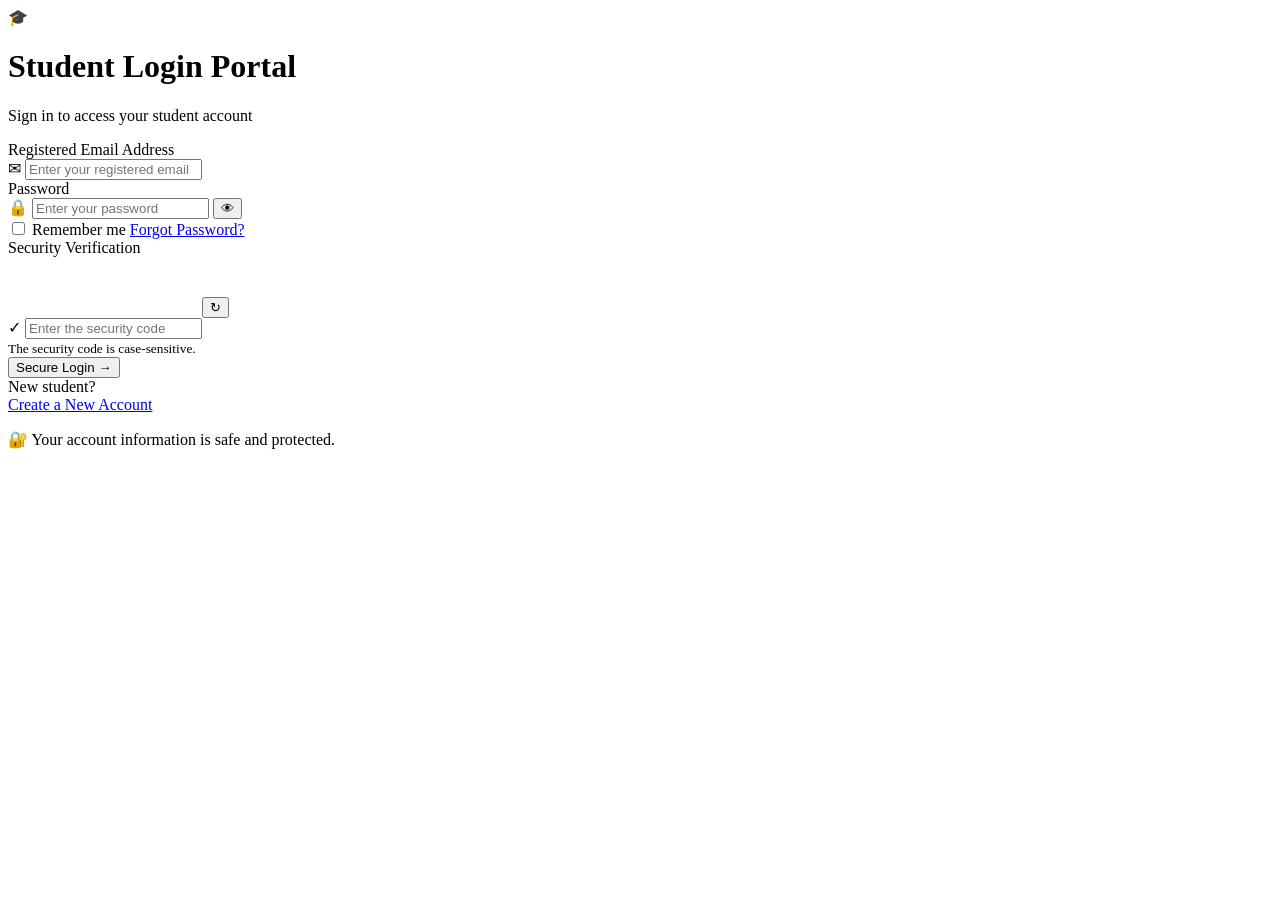
==== index.html @ 4dd1569f "index.html" ====
<!DOCTYPE html>
<html lang="en">
<head>
    <meta charset="UTF-8">
    <meta name="viewport" content="width=device-width, initial-scale=1.0">

    <title>Student Login Portal</title>

    <link rel="stylesheet" href="style.css">
</head>

<body>

    <div class="background-shape shape-one"></div>
    <div class="background-shape shape-two"></div>
    <div class="background-shape shape-three"></div>

    <div class="container login-container">

        <div class="logo">🎓</div>

        <h1>Student Login Portal</h1>

        <p class="subtitle">
            Sign in to access your student account
        </p>

        <form id="loginForm" onsubmit="handleLogin(event)">

            <div class="form-group">
                <label for="email">Registered Email Address</label>

                <div class="input-container">
                    <span class="input-icon">✉</span>

                    <input
                        type="email"
                        id="email"
                        placeholder="Enter your registered email"
                        autocomplete="email"
                        required
                    >
                </div>
            </div>

            <div class="form-group">
                <label for="password">Password</label>

                <div class="input-container">
                    <span class="input-icon">🔒</span>

                    <input
                        type="password"
                        id="password"
                        placeholder="Enter your password"
                        autocomplete="current-password"
                        required
                    >

                    <button
                        type="button"
                        class="password-toggle"
                        onclick="togglePassword()"
                        aria-label="Show or hide password"
                    >
                        👁
                    </button>
                </div>
            </div>

            <div class="login-options">
                <label class="remember-option">
                    <input type="checkbox" id="remember">
                    <span>Remember me</span>
                </label>

                <a href="#" class="forgot-link">Forgot Password?</a>
            </div>

            <div class="form-group captcha-section">

                <label for="captcha">Security Verification</label>

                <div class="captcha-container">

                    <canvas
                        id="captcha-canvas"
                        width="190"
                        height="55"
                        title="Click to generate a new CAPTCHA"
                        onclick="generateCaptcha()"
                    ></canvas>

                    <button
                        type="button"
                        class="refresh-btn"
                        onclick="generateCaptcha()"
                        title="Refresh CAPTCHA"
                    >
                        ↻
                    </button>

                </div>

                <div class="input-container captcha-input">
                    <span class="input-icon">✓</span>

                    <input
                        type="text"
                        id="captcha"
                        placeholder="Enter the security code"
                        autocomplete="off"
                        required
                    >
                </div>

                <small class="captcha-note">
                    The security code is case-sensitive.
                </small>

            </div>

            <div id="error-msg" class="message error-message"></div>
            <div id="success-msg" class="message success-message"></div>

            <button type="submit" class="btn">
                <span>Secure Login</span>
                <span class="arrow">→</span>
            </button>

            <div class="divider">
                <span>New student?</span>
            </div>

            <a href="register_1.html" class="register-link">
                Create a New Account
            </a>

        </form>

        <p class="footer-text">
            🔐 Your account information is safe and protected.
        </p>

    </div>

    <script src="app.js"></script>

</body>
</html>
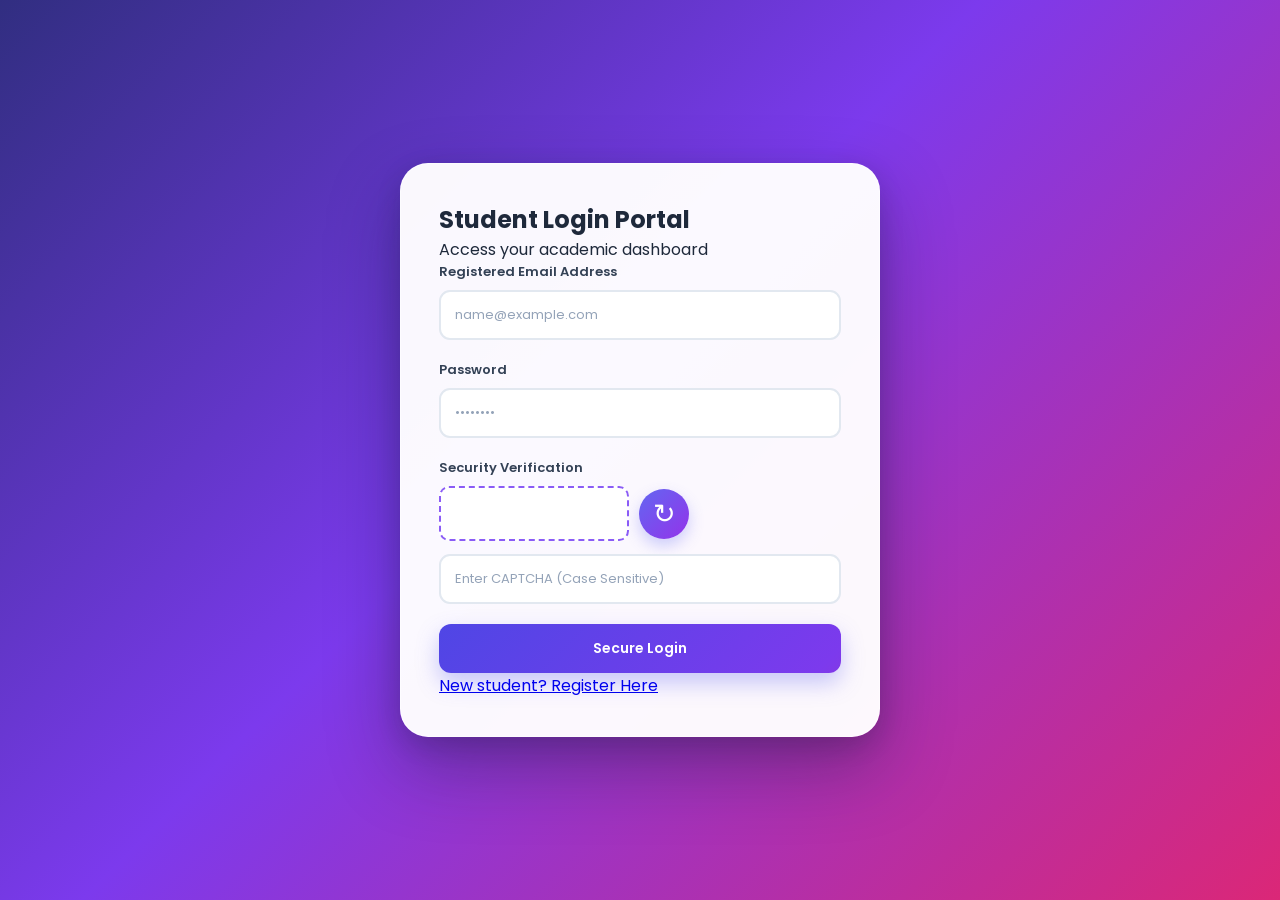
==== commit 9532666f: "index.html" ====
--- a/index.html
+++ b/index.html
@@ -3,148 +3,42 @@
 <head>
     <meta charset="UTF-8">
     <meta name="viewport" content="width=device-width, initial-scale=1.0">
-
     <title>Student Login Portal</title>
-
     <link rel="stylesheet" href="style.css">
 </head>
-
 <body>
-
-    <div class="background-shape shape-one"></div>
-    <div class="background-shape shape-two"></div>
-    <div class="background-shape shape-three"></div>
-
     <div class="container login-container">
-
-        <div class="logo">🎓</div>
-
-        <h1>Student Login Portal</h1>
-
-        <p class="subtitle">
-            Sign in to access your student account
-        </p>
-
-        <form id="loginForm" onsubmit="handleLogin(event)">
-
+        <div class="portal-header">
+            <h2>Student Login Portal</h2>
+            <p>Access your academic dashboard</p>
+        </div>
+        
+        <form onsubmit="handleLogin(event)">
             <div class="form-group">
                 <label for="email">Registered Email Address</label>
-
-                <div class="input-container">
-                    <span class="input-icon">✉</span>
-
-                    <input
-                        type="email"
-                        id="email"
-                        placeholder="Enter your registered email"
-                        autocomplete="email"
-                        required
-                    >
-                </div>
+                <input type="email" id="email" placeholder="name@example.com" required>
+            </div>
+            
+            <div class="form-group">
+                <label for="password">Password</label>
+                <input type="password" id="password" placeholder="••••••••" required>
             </div>
 
-            <div class="form-group">
-                <label for="password">Password</label>
-
-                <div class="input-container">
-                    <span class="input-icon">🔒</span>
-
-                    <input
-                        type="password"
-                        id="password"
-                        placeholder="Enter your password"
-                        autocomplete="current-password"
-                        required
-                    >
-
-                    <button
-                        type="button"
-                        class="password-toggle"
-                        onclick="togglePassword()"
-                        aria-label="Show or hide password"
-                    >
-                        👁
-                    </button>
+            <div class="form-group captcha-block">
+                <label for="captcha">Security Verification</label>
+                <div class="captcha-container">
+                    <canvas id="captcha-canvas" width="180" height="50" onclick="generateCaptcha()"></canvas>
+                    <button type="button" class="refresh-btn" onclick="generateCaptcha()" title="Refresh CAPTCHA">↻</button>
                 </div>
+                <input type="text" id="captcha" required placeholder="Enter CAPTCHA (Case Sensitive)">
             </div>
 
-            <div class="login-options">
-                <label class="remember-option">
-                    <input type="checkbox" id="remember">
-                    <span>Remember me</span>
-                </label>
+            <div id="error-msg" class="error"></div>
 
-                <a href="#" class="forgot-link">Forgot Password?</a>
-            </div>
-
-            <div class="form-group captcha-section">
-
-                <label for="captcha">Security Verification</label>
-
-                <div class="captcha-container">
-
-                    <canvas
-                        id="captcha-canvas"
-                        width="190"
-                        height="55"
-                        title="Click to generate a new CAPTCHA"
-                        onclick="generateCaptcha()"
-                    ></canvas>
-
-                    <button
-                        type="button"
-                        class="refresh-btn"
-                        onclick="generateCaptcha()"
-                        title="Refresh CAPTCHA"
-                    >
-                        ↻
-                    </button>
-
-                </div>
-
-                <div class="input-container captcha-input">
-                    <span class="input-icon">✓</span>
-
-                    <input
-                        type="text"
-                        id="captcha"
-                        placeholder="Enter the security code"
-                        autocomplete="off"
-                        required
-                    >
-                </div>
-
-                <small class="captcha-note">
-                    The security code is case-sensitive.
-                </small>
-
-            </div>
-
-            <div id="error-msg" class="message error-message"></div>
-            <div id="success-msg" class="message success-message"></div>
-
-            <button type="submit" class="btn">
-                <span>Secure Login</span>
-                <span class="arrow">→</span>
-            </button>
-
-            <div class="divider">
-                <span>New student?</span>
-            </div>
-
-            <a href="register_1.html" class="register-link">
-                Create a New Account
-            </a>
-
+            <button type="submit" class="btn btn-primary">Secure Login</button>
+            <a href="register_1.html" class="link">New student? Register Here</a>
         </form>
-
-        <p class="footer-text">
-            🔐 Your account information is safe and protected.
-        </p>
-
     </div>
-
     <script src="app.js"></script>
-
 </body>
 </html>
--- a/style.css
+++ b/style.css
@@ -0,0 +1,1359 @@
+/* Import Google Font */
+@import url("https://fonts.googleapis.com/css2?family=Poppins:wght@400;500;600;700&display=swap");
+
+/* Remove default spacing */
+* {
+    margin: 0;
+    padding: 0;
+    box-sizing: border-box;
+}
+
+/* Main page background */
+body {
+    min-height: 100vh;
+    font-family: "Poppins", sans-serif;
+    background: linear-gradient(
+        135deg,
+        #4f46e5,
+        #7c3aed,
+        #db2777
+    );
+    display: flex;
+    justify-content: center;
+    align-items: center;
+    padding: 30px 15px;
+    position: relative;
+    overflow-x: hidden;
+}
+
+/* Decorative background shapes */
+.background-shape {
+    position: fixed;
+    border-radius: 50%;
+    filter: blur(2px);
+    opacity: 0.35;
+    animation: floating 7s ease-in-out infinite;
+}
+
+.shape-one {
+    width: 220px;
+    height: 220px;
+    background: #38bdf8;
+    top: -70px;
+    left: -60px;
+}
+
+.shape-two {
+    width: 280px;
+    height: 280px;
+    background: #facc15;
+    right: -100px;
+    bottom: -100px;
+    animation-delay: 1.5s;
+}
+
+.shape-three {
+    width: 130px;
+    height: 130px;
+    background: #fb7185;
+    right: 10%;
+    top: 10%;
+    animation-delay: 3s;
+}
+
+/* Floating shape animation */
+@keyframes floating {
+    0%,
+    100% {
+        transform: translateY(0) rotate(0deg);
+    }
+
+    50% {
+        transform: translateY(-25px) rotate(10deg);
+    }
+}
+
+/* Login card */
+.login-container {
+    width: 100%;
+    max-width: 480px;
+    padding: 38px;
+    border-radius: 25px;
+
+    background: rgba(255, 255, 255, 0.96);
+
+    box-shadow:
+        0 25px 55px rgba(15, 23, 42, 0.35),
+        0 5px 15px rgba(15, 23, 42, 0.15);
+
+    position: relative;
+    z-index: 2;
+
+    animation: cardEntry 0.7s ease;
+}
+
+/* Card opening animation */
+@keyframes cardEntry {
+    from {
+        opacity: 0;
+        transform: translateY(35px) scale(0.96);
+    }
+
+    to {
+        opacity: 1;
+        transform: translateY(0) scale(1);
+    }
+}
+
+/* Graduation logo */
+.logo {
+    width: 78px;
+    height: 78px;
+    margin: 0 auto 16px;
+
+    display: flex;
+    align-items: center;
+    justify-content: center;
+
+    border-radius: 50%;
+
+    background: linear-gradient(135deg, #4f46e5, #9333ea);
+
+    font-size: 38px;
+
+    box-shadow: 0 10px 25px rgba(79, 70, 229, 0.35);
+}
+
+/* Main heading */
+h1 {
+    color: #1e293b;
+    text-align: center;
+    font-size: 27px;
+    margin-bottom: 7px;
+}
+
+/* Heading description */
+.subtitle {
+    text-align: center;
+    color: #64748b;
+    font-size: 14px;
+    margin-bottom: 28px;
+}
+
+/* Form spacing */
+.form-group {
+    margin-bottom: 20px;
+}
+
+/* Input labels */
+.form-group label {
+    display: block;
+    margin-bottom: 8px;
+    color: #334155;
+    font-size: 14px;
+    font-weight: 600;
+}
+
+/* Input wrapper */
+.input-container {
+    display: flex;
+    align-items: center;
+
+    border: 2px solid #e2e8f0;
+    border-radius: 12px;
+
+    background-color: #f8fafc;
+
+    transition: 0.3s ease;
+}
+
+/* Input focus design */
+.input-container:focus-within {
+    border-color: #6366f1;
+    background-color: #ffffff;
+
+    box-shadow: 0 0 0 4px rgba(99, 102, 241, 0.12);
+
+    transform: translateY(-1px);
+}
+
+/* Input icons */
+.input-icon {
+    padding-left: 14px;
+    font-size: 17px;
+    color: #6366f1;
+}
+
+/* Input fields */
+.input-container input {
+    width: 100%;
+    padding: 14px 12px;
+
+    border: none;
+    outline: none;
+
+    background: transparent;
+
+    color: #1e293b;
+    font-family: inherit;
+    font-size: 14px;
+}
+
+/* Input placeholder */
+.input-container input::placeholder {
+    color: #94a3b8;
+}
+
+/* Password visibility button */
+.password-toggle {
+    border: none;
+    background: transparent;
+    cursor: pointer;
+    padding: 10px 14px;
+    font-size: 17px;
+    transition: transform 0.2s;
+}
+
+.password-toggle:hover {
+    transform: scale(1.15);
+}
+
+/* Remember and forgot password area */
+.login-options {
+    display: flex;
+    align-items: center;
+    justify-content: space-between;
+
+    margin-top: -5px;
+    margin-bottom: 22px;
+
+    font-size: 13px;
+}
+
+/* Remember checkbox */
+.remember-option {
+    display: flex;
+    align-items: center;
+    gap: 7px;
+
+    color: #475569;
+    cursor: pointer;
+}
+
+.remember-option input {
+    width: 16px;
+    height: 16px;
+    accent-color: #6366f1;
+}
+
+/* Forgot password */
+.forgot-link {
+    color: #6366f1;
+    text-decoration: none;
+    font-weight: 600;
+}
+
+.forgot-link:hover {
+    color: #9333ea;
+    text-decoration: underline;
+}
+
+/* CAPTCHA section */
+.captcha-section {
+    padding: 18px;
+    border-radius: 15px;
+
+    background: linear-gradient(
+        135deg,
+        rgba(99, 102, 241, 0.08),
+        rgba(219, 39, 119, 0.08)
+    );
+
+    border: 1px solid rgba(99, 102, 241, 0.16);
+}
+
+/* CAPTCHA canvas and refresh button */
+.captcha-container {
+    display: flex;
+    align-items: center;
+    gap: 10px;
+    margin-bottom: 13px;
+}
+
+/* CAPTCHA canvas */
+#captcha-canvas {
+    width: 100%;
+    max-width: 190px;
+    height: 55px;
+
+    border: 2px dashed #8b5cf6;
+    border-radius: 10px;
+
+    background-color: #ffffff;
+
+    cursor: pointer;
+}
+
+/* Refresh CAPTCHA button */
+.refresh-btn {
+    width: 50px;
+    height: 50px;
+
+    border: none;
+    border-radius: 50%;
+
+    background: linear-gradient(135deg, #6366f1, #9333ea);
+
+    color: white;
+    font-size: 27px;
+
+    cursor: pointer;
+
+    box-shadow: 0 7px 15px rgba(99, 102, 241, 0.3);
+
+    transition: 0.3s ease;
+}
+
+.refresh-btn:hover {
+    transform: rotate(180deg) scale(1.05);
+    box-shadow: 0 10px 20px rgba(99, 102, 241, 0.4);
+}
+
+/* CAPTCHA input spacing */
+.captcha-input {
+    margin-top: 5px;
+}
+
+/* CAPTCHA information */
+.captcha-note {
+    display: block;
+    margin-top: 7px;
+    color: #64748b;
+    font-size: 11px;
+}
+
+/* Login button */
+.btn {
+    width: 100%;
+    padding: 15px 20px;
+
+    display: flex;
+    justify-content: center;
+    align-items: center;
+    gap: 10px;
+
+    border: none;
+    border-radius: 12px;
+
+    background: linear-gradient(
+        135deg,
+        #4f46e5,
+        #7c3aed,
+        #db2777
+    );
+
+    background-size: 200% auto;
+
+    color: white;
+
+    font-family: inherit;
+    font-size: 16px;
+    font-weight: 600;
+
+    cursor: pointer;
+
+    box-shadow: 0 10px 22px rgba(99, 102, 241, 0.35);
+
+    transition: 0.3s ease;
+}
+
+/* Login button hover effect */
+.btn:hover {
+    background-position: right center;
+    transform: translateY(-2px);
+
+    box-shadow: 0 14px 28px rgba(99, 102, 241, 0.45);
+}
+
+.btn:active {
+    transform: translateY(0);
+}
+
+/* Button arrow */
+.arrow {
+    font-size: 22px;
+    transition: transform 0.3s ease;
+}
+
+.btn:hover .arrow {
+    transform: translateX(5px);
+}
+
+/* Message design */
+.message {
+    display: none;
+    padding: 11px 13px;
+    margin-bottom: 15px;
+
+    border-radius: 9px;
+
+    text-align: center;
+    font-size: 13px;
+    font-weight: 500;
+}
+
+/* Error message */
+.error-message {
+    color: #b91c1c;
+    background-color: #fee2e2;
+    border: 1px solid #fecaca;
+}
+
+/* Success message */
+.success-message {
+    color: #166534;
+    background-color: #dcfce7;
+    border: 1px solid #bbf7d0;
+}
+
+/* OR divider */
+.divider {
+    display: flex;
+    align-items: center;
+    gap: 12px;
+
+    margin: 23px 0 17px;
+
+    color: #94a3b8;
+    font-size: 12px;
+}
+
+/* Divider lines */
+.divider::before,
+.divider::after {
+    content: "";
+    flex: 1;
+    height: 1px;
+    background-color: #e2e8f0;
+}
+
+/* Registration link */
+.register-link {
+    display: block;
+    width: 100%;
+
+    padding: 13px;
+
+    border: 2px solid #7c3aed;
+    border-radius: 12px;
+
+    color: #7c3aed;
+    background-color: #ffffff;
+
+    text-align: center;
+    text-decoration: none;
+    font-size: 14px;
+    font-weight: 600;
+
+    transition: 0.3s ease;
+}
+
+.register-link:hover {
+    color: white;
+    background: linear-gradient(135deg, #6366f1, #9333ea);
+
+    transform: translateY(-2px);
+
+    box-shadow: 0 8px 18px rgba(124, 58, 237, 0.3);
+}
+
+/* Footer text */
+.footer-text {
+    text-align: center;
+    margin-top: 24px;
+
+    color: #64748b;
+    font-size: 11px;
+}
+
+/* Mobile responsive design */
+@media screen and (max-width: 520px) {
+
+    body {
+        padding: 20px 12px;
+    }
+
+    .login-container {
+        padding: 28px 20px;
+        border-radius: 20px;
+    }
+
+    h1 {
+        font-size: 23px;
+    }
+
+    .logo {
+        width: 68px;
+        height: 68px;
+        font-size: 33px;
+    }
+
+    .login-options {
+        align-items: flex-start;
+        gap: 10px;
+        flex-direction: column;
+    }
+
+    .captcha-container {
+        align-items: stretch;
+    }
+
+    #captcha-canvas {
+        max-width: none;
+    }
+
+    .refresh-btn {
+        flex-shrink: 0;
+    }
+}
+@import url(
+    "https://fonts.googleapis.com/css2?family=Poppins:wght@400;500;600;700&display=swap"
+);
+
+/* General reset */
+
+* {
+    margin: 0;
+    padding: 0;
+    box-sizing: border-box;
+}
+
+html {
+    scroll-behavior: smooth;
+}
+
+body {
+    min-height: 100vh;
+    padding: 35px 18px;
+
+    font-family: "Poppins", sans-serif;
+
+    color: #1e293b;
+
+    background:
+        linear-gradient(
+            135deg,
+            #312e81 0%,
+            #7c3aed 45%,
+            #db2777 100%
+        );
+
+    position: relative;
+    overflow-x: hidden;
+}
+
+/* Background decoration */
+
+.background-circle {
+    position: fixed;
+    border-radius: 50%;
+    opacity: 0.25;
+    filter: blur(3px);
+    pointer-events: none;
+
+    animation: floatCircle 8s ease-in-out infinite;
+}
+
+.circle-one {
+    width: 280px;
+    height: 280px;
+
+    top: -90px;
+    left: -80px;
+
+    background: #38bdf8;
+}
+
+.circle-two {
+    width: 350px;
+    height: 350px;
+
+    right: -130px;
+    bottom: -130px;
+
+    background: #facc15;
+
+    animation-delay: 2s;
+}
+
+.circle-three {
+    width: 150px;
+    height: 150px;
+
+    top: 35%;
+    right: 5%;
+
+    background: #fb7185;
+
+    animation-delay: 4s;
+}
+
+@keyframes floatCircle {
+
+    0%,
+    100% {
+        transform: translateY(0) rotate(0deg);
+    }
+
+    50% {
+        transform: translateY(-30px) rotate(12deg);
+    }
+}
+
+/* Main wrapper */
+
+.registration-wrapper {
+    width: 100%;
+    max-width: 1120px;
+    margin: auto;
+
+    position: relative;
+    z-index: 2;
+}
+
+/* Main registration card */
+
+.container {
+    padding: 38px;
+
+    background: rgba(255, 255, 255, 0.97);
+
+    border: 1px solid rgba(255, 255, 255, 0.5);
+    border-radius: 28px;
+
+    box-shadow:
+        0 30px 70px rgba(15, 23, 42, 0.35),
+        0 8px 25px rgba(15, 23, 42, 0.15);
+
+    animation: cardEntry 0.7s ease;
+}
+
+@keyframes cardEntry {
+
+    from {
+        opacity: 0;
+        transform: translateY(30px);
+    }
+
+    to {
+        opacity: 1;
+        transform: translateY(0);
+    }
+}
+
+/* Header */
+
+.page-header {
+    display: flex;
+    align-items: center;
+    gap: 20px;
+
+    margin-bottom: 30px;
+    padding: 25px;
+
+    color: white;
+
+    background:
+        linear-gradient(
+            135deg,
+            #4338ca,
+            #7c3aed,
+            #c026d3
+        );
+
+    border-radius: 22px;
+
+    box-shadow: 0 15px 30px rgba(99, 102, 241, 0.28);
+}
+
+.college-logo {
+    width: 85px;
+    height: 85px;
+
+    flex-shrink: 0;
+
+    display: flex;
+    align-items: center;
+    justify-content: center;
+
+    font-size: 43px;
+
+    background: rgba(255, 255, 255, 0.17);
+
+    border: 2px solid rgba(255, 255, 255, 0.3);
+    border-radius: 50%;
+
+    backdrop-filter: blur(5px);
+}
+
+.portal-name {
+    margin-bottom: 4px;
+
+    font-size: 13px;
+    font-weight: 600;
+
+    letter-spacing: 1.3px;
+    text-transform: uppercase;
+
+    opacity: 0.85;
+}
+
+.page-header h1 {
+    margin-bottom: 5px;
+    font-size: 30px;
+}
+
+.header-description {
+    font-size: 14px;
+    opacity: 0.9;
+}
+
+/* Progress section */
+
+.progress-section {
+    margin-bottom: 30px;
+    padding: 22px;
+
+    background: #f8fafc;
+
+    border: 1px solid #e2e8f0;
+    border-radius: 18px;
+}
+
+.progress-information {
+    display: flex;
+    justify-content: space-between;
+    align-items: center;
+
+    margin-bottom: 10px;
+
+    font-size: 13px;
+    color: #64748b;
+}
+
+.progress-information strong {
+    color: #6366f1;
+}
+
+.progress-bar {
+    width: 100%;
+    height: 10px;
+
+    margin-bottom: 20px;
+
+    background: #e2e8f0;
+
+    border-radius: 20px;
+    overflow: hidden;
+}
+
+.progress-value {
+    width: 33.33%;
+    height: 100%;
+
+    background:
+        linear-gradient(
+            90deg,
+            #4f46e5,
+            #8b5cf6,
+            #ec4899
+        );
+
+    border-radius: 20px;
+
+    animation: progressAnimation 1s ease;
+}
+
+@keyframes progressAnimation {
+
+    from {
+        width: 0;
+    }
+
+    to {
+        width: 33.33%;
+    }
+}
+
+.steps {
+    display: flex;
+    justify-content: space-between;
+    gap: 10px;
+}
+
+.step {
+    flex: 1;
+
+    display: flex;
+    align-items: center;
+    gap: 9px;
+
+    color: #94a3b8;
+}
+
+.step span {
+    width: 32px;
+    height: 32px;
+
+    flex-shrink: 0;
+
+    display: flex;
+    align-items: center;
+    justify-content: center;
+
+    color: #64748b;
+    background: #e2e8f0;
+
+    border-radius: 50%;
+
+    font-size: 13px;
+    font-weight: 700;
+}
+
+.step p {
+    font-size: 12px;
+    font-weight: 600;
+}
+
+.step.active {
+    color: #4f46e5;
+}
+
+.step.active span {
+    color: white;
+
+    background:
+        linear-gradient(
+            135deg,
+            #4f46e5,
+            #9333ea
+        );
+
+    box-shadow: 0 5px 12px rgba(99, 102, 241, 0.3);
+}
+
+/* Form sections */
+
+.form-section {
+    margin-bottom: 28px;
+    padding: 27px;
+
+    border: 1px solid #e2e8f0;
+    border-radius: 20px;
+
+    position: relative;
+    overflow: hidden;
+
+    transition:
+        transform 0.3s ease,
+        box-shadow 0.3s ease;
+}
+
+.form-section:hover {
+    transform: translateY(-2px);
+    box-shadow: 0 13px 27px rgba(15, 23, 42, 0.08);
+}
+
+.identity-section {
+    background:
+        linear-gradient(
+            135deg,
+            rgba(219, 234, 254, 0.65),
+            rgba(238, 242, 255, 0.65)
+        );
+
+    border-left: 6px solid #3b82f6;
+}
+
+.physical-section {
+    background:
+        linear-gradient(
+            135deg,
+            rgba(220, 252, 231, 0.65),
+            rgba(236, 253, 245, 0.65)
+        );
+
+    border-left: 6px solid #10b981;
+}
+
+.family-section {
+    background:
+        linear-gradient(
+            135deg,
+            rgba(254, 243, 199, 0.65),
+            rgba(255, 247, 237, 0.65)
+        );
+
+    border-left: 6px solid #f59e0b;
+}
+
+.address-section {
+    background:
+        linear-gradient(
+            135deg,
+            rgba(250, 232, 255, 0.65),
+            rgba(253, 242, 248, 0.65)
+        );
+
+    border-left: 6px solid #c026d3;
+}
+
+/* Section heading */
+
+.section-heading {
+    display: flex;
+    align-items: center;
+    gap: 14px;
+
+    margin-bottom: 24px;
+    padding-bottom: 16px;
+
+    border-bottom: 1px solid rgba(148, 163, 184, 0.3);
+}
+
+.section-icon {
+    width: 52px;
+    height: 52px;
+
+    flex-shrink: 0;
+
+    display: flex;
+    align-items: center;
+    justify-content: center;
+
+    background: white;
+
+    border-radius: 15px;
+
+    font-size: 27px;
+
+    box-shadow: 0 7px 17px rgba(15, 23, 42, 0.1);
+}
+
+.section-number {
+    display: block;
+    margin-bottom: 2px;
+
+    color: #6366f1;
+
+    font-size: 11px;
+    font-weight: 700;
+
+    text-transform: uppercase;
+    letter-spacing: 1px;
+}
+
+.section-heading h2 {
+    margin-bottom: 2px;
+
+    color: #1e293b;
+    font-size: 20px;
+}
+
+.section-heading p {
+    color: #64748b;
+    font-size: 12px;
+}
+
+/* Form grid */
+
+.form-grid {
+    display: grid;
+    grid-template-columns: repeat(2, minmax(0, 1fr));
+    gap: 20px;
+}
+
+.form-group {
+    min-width: 0;
+}
+
+.form-group.full-width {
+    grid-column: 1 / -1;
+}
+
+.form-group label {
+    display: block;
+
+    margin-bottom: 8px;
+
+    color: #334155;
+
+    font-size: 13px;
+    font-weight: 600;
+}
+
+.required {
+    color: #dc2626;
+}
+
+.optional {
+    color: #94a3b8;
+    font-size: 11px;
+    font-weight: 400;
+}
+
+/* Input elements */
+
+.form-group input,
+.form-group select,
+.form-group textarea {
+    width: 100%;
+
+    padding: 13px 14px;
+
+    color: #1e293b;
+    background: rgba(255, 255, 255, 0.95);
+
+    border: 2px solid #e2e8f0;
+    border-radius: 11px;
+    outline: none;
+
+    font-family: inherit;
+    font-size: 13px;
+
+    transition:
+        border-color 0.25s ease,
+        box-shadow 0.25s ease,
+        transform 0.25s ease;
+}
+
+.form-group textarea {
+    min-height: 105px;
+    resize: vertical;
+}
+
+.form-group input::placeholder,
+.form-group textarea::placeholder {
+    color: #94a3b8;
+}
+
+.form-group input:focus,
+.form-group select:focus,
+.form-group textarea:focus {
+    background: #ffffff;
+
+    border-color: #6366f1;
+
+    box-shadow: 0 0 0 4px rgba(99, 102, 241, 0.12);
+
+    transform: translateY(-1px);
+}
+
+.form-group input:valid:not(:placeholder-shown),
+.form-group textarea:valid:not(:placeholder-shown) {
+    border-color: #22c55e;
+}
+
+.form-group small {
+    display: block;
+
+    margin-top: 6px;
+
+    color: #64748b;
+    font-size: 10px;
+}
+
+/* Input with unit */
+
+.input-with-unit {
+    display: flex;
+    align-items: stretch;
+}
+
+.input-with-unit input {
+    border-radius: 11px 0 0 11px;
+}
+
+.input-with-unit span {
+    min-width: 55px;
+
+    display: flex;
+    align-items: center;
+    justify-content: center;
+
+    color: white;
+
+    background:
+        linear-gradient(
+            135deg,
+            #6366f1,
+            #9333ea
+        );
+
+    border-radius: 0 11px 11px 0;
+
+    font-size: 12px;
+    font-weight: 600;
+}
+
+/* Declaration */
+
+.declaration-box {
+    margin: 8px 0 20px;
+    padding: 17px 20px;
+
+    color: #334155;
+
+    background:
+        linear-gradient(
+            135deg,
+            #eef2ff,
+            #faf5ff
+        );
+
+    border: 1px solid #c7d2fe;
+    border-radius: 14px;
+}
+
+.checkbox-label {
+    display: flex;
+    align-items: flex-start;
+    gap: 11px;
+
+    cursor: pointer;
+
+    font-size: 13px;
+    line-height: 1.6;
+}
+
+.checkbox-label input {
+    width: 18px;
+    height: 18px;
+
+    margin-top: 1px;
+
+    flex-shrink: 0;
+
+    accent-color: #6366f1;
+}
+
+/* Form messages */
+
+.form-message {
+    display: none;
+
+    margin-bottom: 18px;
+    padding: 13px 16px;
+
+    border-radius: 11px;
+
+    text-align: center;
+    font-size: 13px;
+    font-weight: 600;
+}
+
+.form-message.success {
+    display: block;
+
+    color: #166534;
+    background: #dcfce7;
+
+    border: 1px solid #86efac;
+}
+
+.form-message.error {
+    display: block;
+
+    color: #b91c1c;
+    background: #fee2e2;
+
+    border: 1px solid #fca5a5;
+}
+
+/* Buttons */
+
+.button-area {
+    display: flex;
+    justify-content: flex-end;
+    gap: 14px;
+}
+
+.btn {
+    min-width: 170px;
+    padding: 14px 22px;
+
+    border: none;
+    border-radius: 12px;
+
+    font-family: inherit;
+    font-size: 14px;
+    font-weight: 600;
+
+    cursor: pointer;
+
+    transition:
+        transform 0.3s ease,
+        box-shadow 0.3s ease;
+}
+
+.reset-btn {
+    color: #475569;
+    background: #f1f5f9;
+
+    border: 1px solid #cbd5e1;
+}
+
+.reset-btn:hover {
+    color: #dc2626;
+    background: #fee2e2;
+
+    transform: translateY(-2px);
+}
+
+.next-btn {
+    display: flex;
+    justify-content: center;
+    align-items: center;
+    gap: 9px;
+
+    color: white;
+
+    background:
+        linear-gradient(
+            135deg,
+            #4f46e5,
+            #7c3aed,
+            #db2777
+        );
+
+    background-size: 200% auto;
+
+    box-shadow: 0 10px 20px rgba(99, 102, 241, 0.32);
+}
+
+.next-btn span {
+    font-size: 20px;
+    transition: transform 0.3s ease;
+}
+
+.next-btn:hover {
+    background-position: right center;
+
+    transform: translateY(-2px);
+
+    box-shadow: 0 14px 27px rgba(99, 102, 241, 0.4);
+}
+
+.next-btn:hover span {
+    transform: translateX(5px);
+}
+
+/* Footer */
+
+.form-footer {
+    margin-top: 28px;
+    padding-top: 20px;
+
+    color: #64748b;
+
+    border-top: 1px solid #e2e8f0;
+
+    text-align: center;
+    font-size: 11px;
+}
+
+/* Tablet */
+
+@media screen and (max-width: 800px) {
+
+    body {
+        padding: 20px 12px;
+    }
+
+    .container {
+        padding: 25px;
+        border-radius: 22px;
+    }
+
+    .page-header h1 {
+        font-size: 24px;
+    }
+
+    .form-grid {
+        grid-template-columns: 1fr;
+    }
+
+    .form-group.full-width {
+        grid-column: auto;
+    }
+}
+
+/* Mobile */
+
+@media screen and (max-width: 560px) {
+
+    .container {
+        padding: 16px;
+    }
+
+    .page-header {
+        flex-direction: column;
+
+        padding: 22px 16px;
+
+        text-align: center;
+    }
+
+    .college-logo {
+        width: 70px;
+        height: 70px;
+
+        font-size: 35px;
+    }
+
+    .page-header h1 {
+        font-size: 21px;
+    }
+
+    .steps {
+        align-items: flex-start;
+    }
+
+    .step {
+        flex-direction: column;
+        gap: 5px;
+
+        text-align: center;
+    }
+
+    .step p {
+        font-size: 9px;
+    }
+
+    .form-section {
+        padding: 19px 15px;
+    }
+
+    .section-heading {
+        align-items: flex-start;
+    }
+
+    .section-icon {
+        width: 45px;
+        height: 45px;
+
+        font-size: 22px;
+    }
+
+    .section-heading h2 {
+        font-size: 17px;
+    }
+
+    .button-area {
+        flex-direction: column-reverse;
+    }
+
+    .btn {
+        width: 100%;
+    }
+}
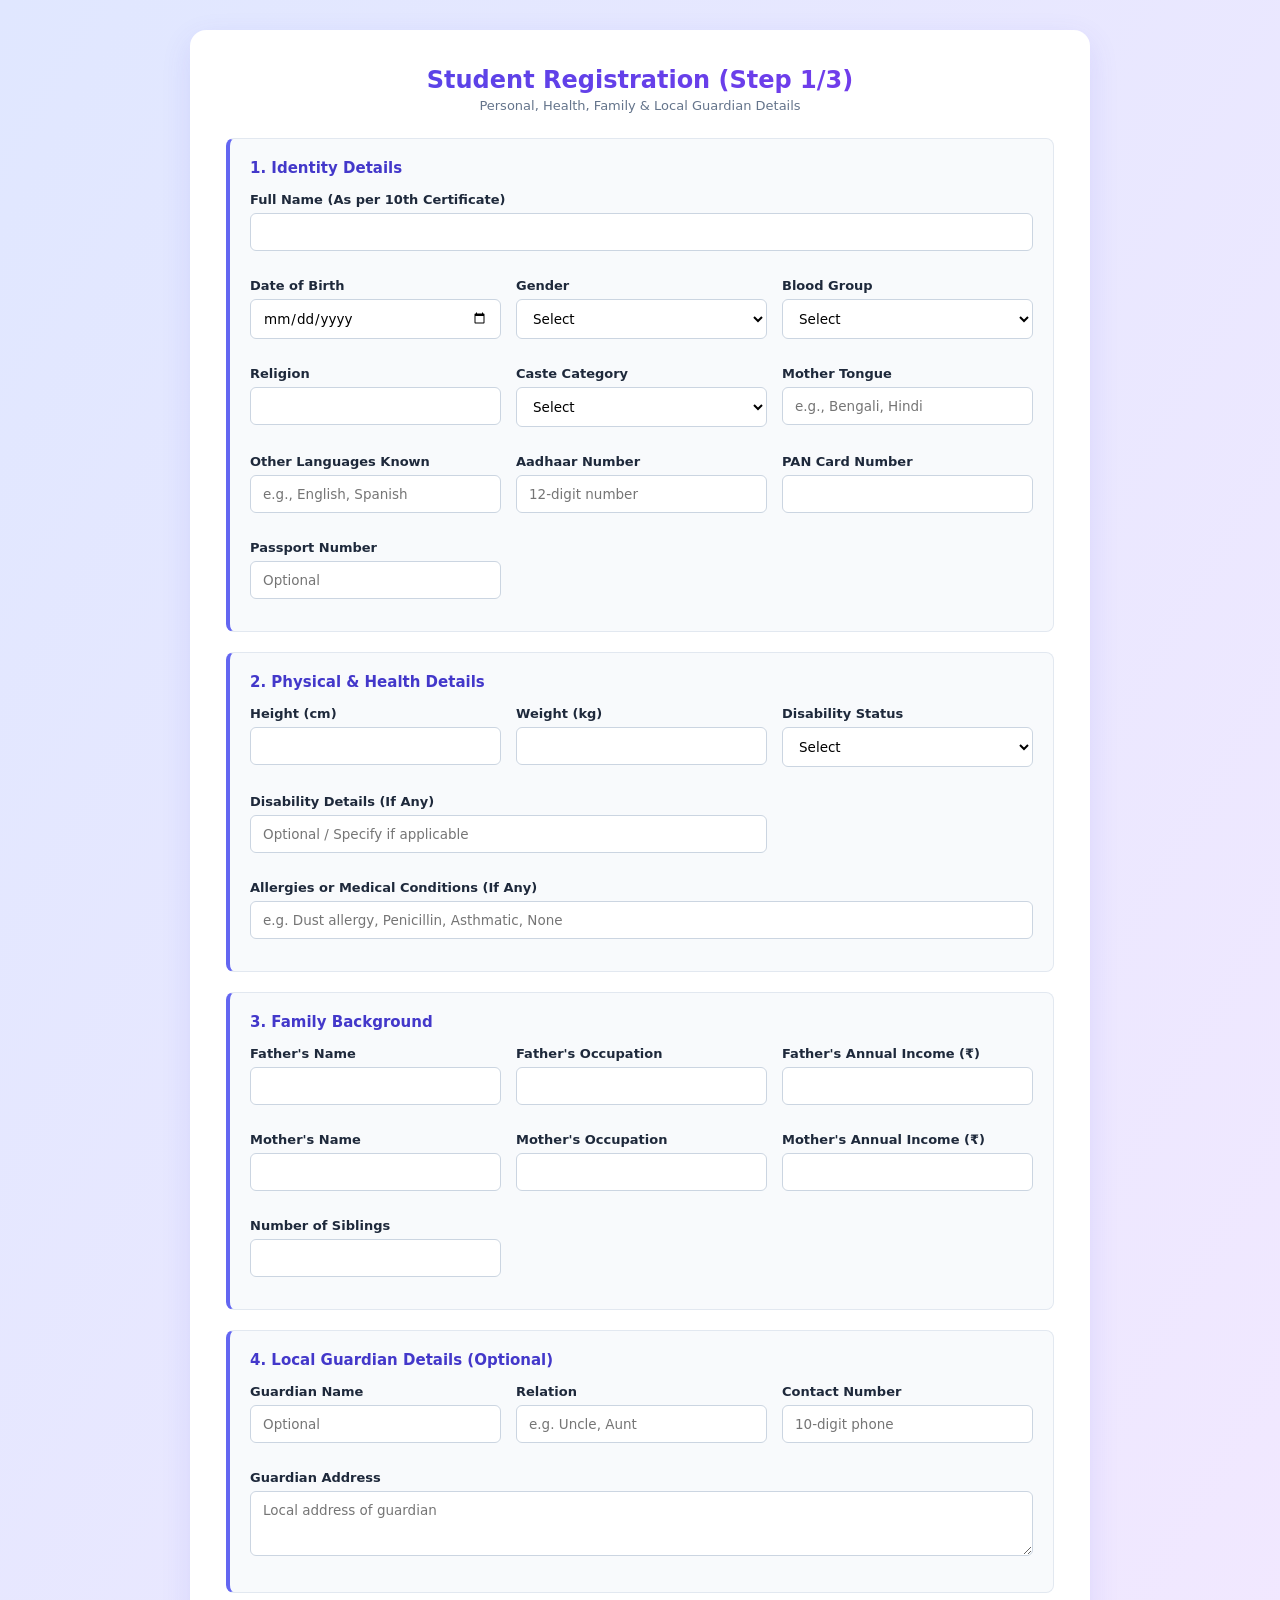
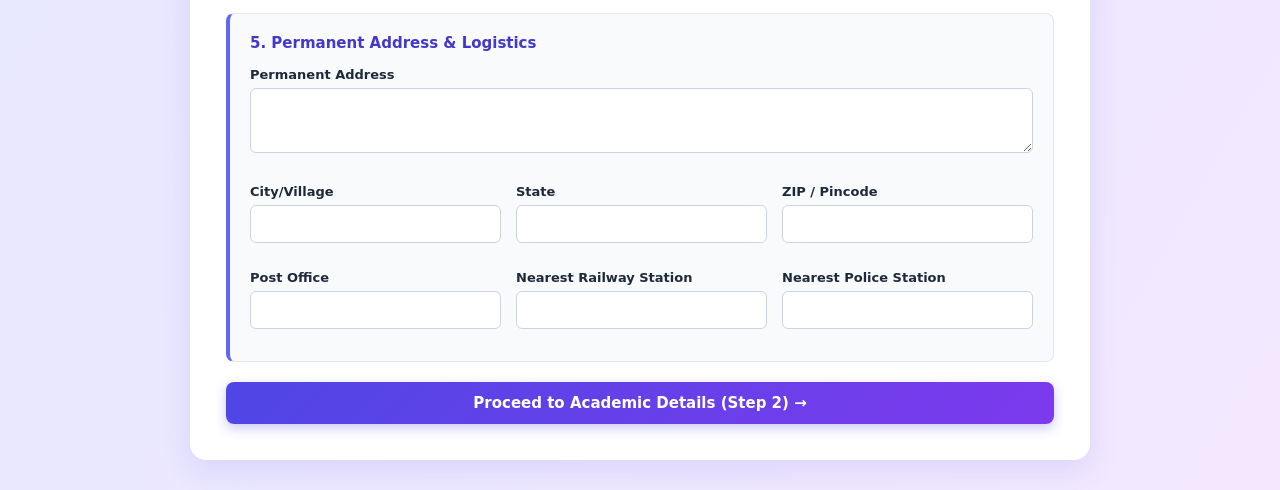
==== commit 7245014f: "index.html" ====
--- a/index.html
+++ b/index.html
@@ -3,40 +3,157 @@
 <head>
     <meta charset="UTF-8">
     <meta name="viewport" content="width=device-width, initial-scale=1.0">
-    <title>Student Login Portal</title>
+    <title>College Registration - Step 1/3</title>
     <link rel="stylesheet" href="style.css">
 </head>
 <body>
-    <div class="container login-container">
+    <div class="container">
         <div class="portal-header">
-            <h2>Student Login Portal</h2>
-            <p>Access your academic dashboard</p>
+            <h2>Student Registration (Step 1/3)</h2>
+            <p>Personal, Health, Family & Local Guardian Details</p>
         </div>
-        
-        <form onsubmit="handleLogin(event)">
-            <div class="form-group">
-                <label for="email">Registered Email Address</label>
-                <input type="email" id="email" placeholder="name@example.com" required>
-            </div>
+
+        <form onsubmit="navigateTo('register_2.html', event)">
             
-            <div class="form-group">
-                <label for="password">Password</label>
-                <input type="password" id="password" placeholder="••••••••" required>
+            <!-- Section 1: Identity -->
+            <div class="section-card">
+                <h3 class="section-title">1. Identity Details</h3>
+                <div class="form-grid">
+                    <div class="form-group full-width">
+                        <label for="name">Full Name (As per 10th Certificate)</label>
+                        <input type="text" id="name" placeholder="" required>
+                    </div>
+                    <div class="form-group">
+                        <label for="dob">Date of Birth</label>
+                        <input type="date" id="dob" required>
+                    </div>
+                    <div class="form-group">
+                        <label for="gender">Gender</label>
+                        <select id="gender" required>
+                            <option value="">Select</option>
+                            <option>Male</option>
+                            <option>Female</option>
+                            <option>Other</option>
+                        </select>
+                    </div>
+                    <div class="form-group">
+                        <label for="blood">Blood Group</label>
+                        <select id="blood" required>
+                            <option value="">Select</option>
+                            <option>A+</option><option>A-</option>
+                            <option>B+</option><option>B-</option>
+                            <option>O+</option><option>O-</option>
+                            <option>AB+</option><option>AB-</option>
+                        </select>
+                    </div>
+                    <div class="form-group">
+                        <label for="religion">Religion</label>
+                        <input type="text" id="religion" required>
+                    </div>
+                    <div class="form-group">
+                        <label for="caste">Caste Category</label>
+                        <select id="caste" required>
+                            <option value="">Select</option>
+                            <option>General</option>
+                            <option>OBC</option>
+                            <option>SC</option>
+                            <option>ST</option>
+                        </select>
+                    </div>
+                    <div class="form-group">
+                        <label for="language">Mother Tongue</label>
+                        <input type="text" id="language" placeholder="e.g., Bengali, Hindi" required>
+                    </div>
+                    <div class="form-group">
+                        <label for="otherLanguages">Other Languages Known</label>
+                        <input type="text" id="otherLanguages" placeholder="e.g., English, Spanish">
+                    </div>
+                    <div class="form-group">
+                        <label for="aadhar">Aadhaar Number</label>
+                        <input type="text" id="aadhar" pattern="\d{12}" placeholder="12-digit number" required>
+                    </div>
+                    <div class="form-group">
+                        <label for="pan">PAN Card Number</label>
+                        <input type="text" id="pan" placeholder=""required>
+                    </div>
+                    <div class="form-group">
+                        <label for="passport">Passport Number</label>
+                        <input type="text" id="passport" placeholder="Optional">
+                    </div>
+                </div>
             </div>
 
-            <div class="form-group captcha-block">
-                <label for="captcha">Security Verification</label>
-                <div class="captcha-container">
-                    <canvas id="captcha-canvas" width="180" height="50" onclick="generateCaptcha()"></canvas>
-                    <button type="button" class="refresh-btn" onclick="generateCaptcha()" title="Refresh CAPTCHA">↻</button>
+            <!-- Section 2: Physical & Medical -->
+            <div class="section-card">
+                <h3 class="section-title">2. Physical & Health Details</h3>
+                <div class="form-grid">
+                    <div class="form-group">
+                        <label for="height">Height (cm)</label>
+                        <input type="number" id="height" required>
+                    </div>
+                    <div class="form-group">
+                        <label for="weight">Weight (kg)</label>
+                        <input type="number" id="weight" required>
+                    </div>
+                    <div class="form-group">
+                        <label for="disabilitySelect">Disability Status</label>
+                        <select id="disabilitySelect" required onchange="toggleDisabilityDetail()">
+                            <option value="">Select</option>
+                            <option value="No">None</option>
+                            <option value="Yes">Yes (Specify below)</option>
+                        </select>
+                    </div>
+                    <div class="form-group half-width">
+                        <label for="disabilityDetail">Disability Details (If Any)</label>
+                        <input type="text" id="disabilityDetail" placeholder="Optional / Specify if applicable">
+                    </div>
+                    <div class="form-group full-width">
+                        <label for="allergies">Allergies or Medical Conditions (If Any)</label>
+                        <input type="text" id="allergies" placeholder="e.g. Dust allergy, Penicillin, Asthmatic, None">
+                    </div>
                 </div>
-                <input type="text" id="captcha" required placeholder="Enter CAPTCHA (Case Sensitive)">
             </div>
 
-            <div id="error-msg" class="error"></div>
+            <!-- Section 3: Family Background -->
+            <div class="section-card">
+                <h3 class="section-title">3. Family Background</h3>
+                <div class="form-grid">
+                    <div class="form-group"><label for="fname">Father's Name</label><input type="text" id="fname" required></div>
+                    <div class="form-group"><label for="focc">Father's Occupation</label><input type="text" id="focc" required></div>
+                    <div class="form-group"><label for="finc">Father's Annual Income (₹)</label><input type="number" id="finc" required></div>
+                    <div class="form-group"><label for="mname">Mother's Name</label><input type="text" id="mname" required></div>
+                    <div class="form-group"><label for="mocc">Mother's Occupation</label><input type="text" id="mocc" required></div>
+                    <div class="form-group"><label for="minc">Mother's Annual Income (₹)</label><input type="number" id="minc" required></div>
+                    <div class="form-group"><label for="siblings">Number of Siblings</label><input type="number" id="siblings" required></div>
+                </div>
+            </div>
 
-            <button type="submit" class="btn btn-primary">Secure Login</button>
-            <a href="register_1.html" class="link">New student? Register Here</a>
+            <!-- Section 4: Local Guardian Details (Optional) -->
+            <div class="section-card">
+                <h3 class="section-title">4. Local Guardian Details (Optional)</h3>
+                <div class="form-grid">
+                    <div class="form-group"><label for="lgName">Guardian Name</label><input type="text" id="lgName" placeholder="Optional"></div>
+                    <div class="form-group"><label for="lgRelation">Relation</label><input type="text" id="lgRelation" placeholder="e.g. Uncle, Aunt"></div>
+                    <div class="form-group"><label for="lgPhone">Contact Number</label><input type="text" id="lgPhone" placeholder="10-digit phone"></div>
+                    <div class="form-group full-width"><label for="lgAddress">Guardian Address</label><textarea id="lgAddress" placeholder="Local address of guardian"></textarea></div>
+                </div>
+            </div>
+
+            <!-- Section 5: Address Details -->
+            <div class="section-card">
+                <h3 class="section-title">5. Permanent Address & Logistics</h3>
+                <div class="form-grid">
+                    <div class="form-group full-width"><label for="permAddr">Permanent Address</label><textarea id="permAddr" required></textarea></div>
+                    <div class="form-group"><label for="city">City/Village</label><input type="text" id="city" required></div>
+                    <div class="form-group"><label for="state">State</label><input type="text" id="state" required></div>
+                    <div class="form-group"><label for="pin">ZIP / Pincode</label><input type="number" id="pin" required></div>
+                    <div class="form-group"><label for="postOffice">Post Office</label><input type="text" id="postOffice" required></div>
+                    <div class="form-group"><label for="railway">Nearest Railway Station</label><input type="text" id="railway" required></div>
+                    <div class="form-group"><label for="police">Nearest Police Station</label><input type="text" id="police" required></div>
+                </div>
+            </div>
+
+            <button type="submit" class="btn btn-primary">Proceed to Academic Details (Step 2) →</button>
         </form>
     </div>
     <script src="app.js"></script>
--- a/style.css
+++ b/style.css
@@ -1,1359 +1,259 @@
-/* Import Google Font */
-@import url("https://fonts.googleapis.com/css2?family=Poppins:wght@400;500;600;700&display=swap");
-
-/* Remove default spacing */
+:root {
+    --primary-gradient: linear-gradient(135deg, #4f46e5 0%, #7c3aed 100%);
+    --accent-gradient: linear-gradient(135deg, #ec4899 0%, #f43f5e 100%);
+    --bg-gradient: linear-gradient(120deg, #e0e7ff 0%, #f3e8ff 100%);
+    --card-bg: #ffffff;
+    --text-primary: #1e293b;
+    --text-secondary: #64748b;
+    --border-color: #cbd5e1;
+    --focus-ring: #818cf8;
+    --success-color: #10b981;
+    --danger-color: #ef4444;
+}
+
 * {
+    box-sizing: border-box;
     margin: 0;
     padding: 0;
-    box-sizing: border-box;
-}
-
-/* Main page background */
+    font-family: 'Inter', system-ui, -apple-system, sans-serif;
+}
+
 body {
-    min-height: 100vh;
-    font-family: "Poppins", sans-serif;
-    background: linear-gradient(
-        135deg,
-        #4f46e5,
-        #7c3aed,
-        #db2777
-    );
+    background: var(--bg-gradient);
     display: flex;
     justify-content: center;
     align-items: center;
+    min-height: 100vh;
     padding: 30px 15px;
-    position: relative;
-    overflow-x: hidden;
-}
-
-/* Decorative background shapes */
-.background-shape {
-    position: fixed;
+    color: var(--text-primary);
+}
+
+.container {
+    background-color: var(--card-bg);
+    padding: 35px;
+    border-radius: 16px;
+    box-shadow: 0 10px 30px rgba(79, 70, 229, 0.12);
+    width: 900px;
+    max-width: 100%;
+    border: 1px solid rgba(255, 255, 255, 0.8);
+}
+
+.login-container, .step3-container {
+    width: 520px;
+}
+
+.portal-header {
+    text-align: center;
+    margin-bottom: 25px;
+}
+
+.portal-header h2 {
+    font-size: 24px;
+    background: var(--primary-gradient);
+    -webkit-background-clip: text;
+    -webkit-text-fill-color: transparent;
+    font-weight: 700;
+}
+
+.portal-header p {
+    font-size: 13px;
+    color: var(--text-secondary);
+    margin-top: 4px;
+}
+
+.section-card {
+    background: #f8fafc;
+    border: 1px solid #e2e8f0;
+    border-left: 4px solid #6366f1;
+    border-radius: 8px;
+    padding: 20px;
+    margin-bottom: 20px;
+}
+
+.section-title {
+    font-size: 15px;
+    color: #4338ca;
+    margin-bottom: 15px;
+    font-weight: 600;
+}
+
+.form-grid {
+    display: grid;
+    grid-template-columns: repeat(3, 1fr);
+    gap: 15px;
+}
+
+.form-group {
+    margin-bottom: 12px;
+}
+
+.full-width { grid-column: 1 / -1; }
+.half-width { grid-column: span 2; }
+
+label {
+    display: block;
+    margin-bottom: 6px;
+    color: var(--text-primary);
+    font-size: 13px;
+    font-weight: 600;
+}
+
+input[type="text"],
+input[type="email"],
+input[type="password"],
+input[type="date"],
+input[type="number"],
+select,
+textarea {
+    width: 100%;
+    padding: 10px 12px;
+    border: 1px solid var(--border-color);
+    border-radius: 6px;
+    font-size: 13.5px;
+    background-color: #fff;
+    transition: all 0.2s ease;
+}
+
+textarea {
+    resize: vertical;
+    height: 65px;
+}
+
+input:focus, select:focus, textarea:focus {
+    border-color: #6366f1;
+    outline: none;
+    box-shadow: 0 0 0 3px rgba(99, 102, 241, 0.2);
+}
+
+input:disabled {
+    background-color: #f1f5f9;
+    cursor: not-allowed;
+}
+
+.verification-card {
+    background: #f0fdf4;
+    border: 1px solid #bbf7d0;
+    padding: 15px;
+    border-radius: 8px;
+}
+
+.btn {
+    width: 100%;
+    padding: 12px;
+    border: none;
+    border-radius: 8px;
+    font-size: 15px;
+    font-weight: 600;
+    cursor: pointer;
+    transition: transform 0.1s ease, box-shadow 0.2s ease;
+}
+
+.btn:active {
+    transform: scale(0.98);
+}
+
+.btn-primary {
+    background: var(--primary-gradient);
+    color: white;
+    box-shadow: 0 4px 12px rgba(79, 70, 229, 0.3);
+}
+
+.btn-accent {
+    background: var(--accent-gradient);
+    color: white;
+    box-shadow: 0 4px 12px rgba(236, 72, 153, 0.3);
+}
+
+.btn-secondary {
+    background-color: #64748b;
+    color: white;
+}
+
+.btn-verify {
+    background-color: var(--success-color);
+    color: white;
+    margin-top: 8px;
+    padding: 8px;
+    font-size: 12px;
+    border-radius: 6px;
+}
+
+.btn-group {
+    display: grid;
+    grid-template-columns: 1fr 2fr;
+    gap: 15px;
+    margin-top: 10px;
+}
+
+.link {
+    display: block;
+    text-align: center;
+    margin-top: 18px;
+    font-size: 14px;
+    color: #4f46e5;
+    text-decoration: none;
+    font-weight: 500;
+}
+
+.link:hover { text-decoration: underline; }
+
+.captcha-block {
+    background: #fff7ed;
+    border: 1px solid #ffedd5;
+    padding: 15px;
+    border-radius: 8px;
+}
+
+.captcha-container {
+    display: flex;
+    align-items: center;
+    gap: 12px;
+    margin-bottom: 10px;
+}
+
+#captcha-canvas {
+    border: 1px solid var(--border-color);
+    border-radius: 6px;
+    background-color: #fff;
+    cursor: pointer;
+}
+
+.refresh-btn {
+    background: #e0e7ff;
+    border: none;
+    color: #4338ca;
+    cursor: pointer;
+    font-size: 20px;
+    width: 38px;
+    height: 38px;
     border-radius: 50%;
-    filter: blur(2px);
-    opacity: 0.35;
-    animation: floating 7s ease-in-out infinite;
-}
-
-.shape-one {
-    width: 220px;
-    height: 220px;
-    background: #38bdf8;
-    top: -70px;
-    left: -60px;
-}
-
-.shape-two {
-    width: 280px;
-    height: 280px;
-    background: #facc15;
-    right: -100px;
-    bottom: -100px;
-    animation-delay: 1.5s;
-}
-
-.shape-three {
-    width: 130px;
-    height: 130px;
-    background: #fb7185;
-    right: 10%;
-    top: 10%;
-    animation-delay: 3s;
-}
-
-/* Floating shape animation */
-@keyframes floating {
-    0%,
-    100% {
-        transform: translateY(0) rotate(0deg);
-    }
-
-    50% {
-        transform: translateY(-25px) rotate(10deg);
-    }
-}
-
-/* Login card */
-.login-container {
-    width: 100%;
-    max-width: 480px;
-    padding: 38px;
-    border-radius: 25px;
-
-    background: rgba(255, 255, 255, 0.96);
-
-    box-shadow:
-        0 25px 55px rgba(15, 23, 42, 0.35),
-        0 5px 15px rgba(15, 23, 42, 0.15);
-
-    position: relative;
-    z-index: 2;
-
-    animation: cardEntry 0.7s ease;
-}
-
-/* Card opening animation */
-@keyframes cardEntry {
-    from {
-        opacity: 0;
-        transform: translateY(35px) scale(0.96);
-    }
-
-    to {
-        opacity: 1;
-        transform: translateY(0) scale(1);
-    }
-}
-
-/* Graduation logo */
-.logo {
-    width: 78px;
-    height: 78px;
-    margin: 0 auto 16px;
-
     display: flex;
     align-items: center;
     justify-content: center;
-
-    border-radius: 50%;
-
-    background: linear-gradient(135deg, #4f46e5, #9333ea);
-
-    font-size: 38px;
-
-    box-shadow: 0 10px 25px rgba(79, 70, 229, 0.35);
-}
-
-/* Main heading */
-h1 {
-    color: #1e293b;
+}
+
+.error {
+    color: var(--danger-color);
+    font-size: 13px;
+    margin: 10px 0;
     text-align: center;
-    font-size: 27px;
-    margin-bottom: 7px;
-}
-
-/* Heading description */
-.subtitle {
-    text-align: center;
-    color: #64748b;
-    font-size: 14px;
-    margin-bottom: 28px;
-}
-
-/* Form spacing */
-.form-group {
-    margin-bottom: 20px;
-}
-
-/* Input labels */
-.form-group label {
-    display: block;
-    margin-bottom: 8px;
-    color: #334155;
-    font-size: 14px;
-    font-weight: 600;
-}
-
-/* Input wrapper */
-.input-container {
-    display: flex;
-    align-items: center;
-
-    border: 2px solid #e2e8f0;
-    border-radius: 12px;
-
-    background-color: #f8fafc;
-
-    transition: 0.3s ease;
-}
-
-/* Input focus design */
-.input-container:focus-within {
-    border-color: #6366f1;
-    background-color: #ffffff;
-
-    box-shadow: 0 0 0 4px rgba(99, 102, 241, 0.12);
-
-    transform: translateY(-1px);
-}
-
-/* Input icons */
-.input-icon {
-    padding-left: 14px;
-    font-size: 17px;
-    color: #6366f1;
-}
-
-/* Input fields */
-.input-container input {
-    width: 100%;
-    padding: 14px 12px;
-
-    border: none;
-    outline: none;
-
-    background: transparent;
-
-    color: #1e293b;
-    font-family: inherit;
-    font-size: 14px;
-}
-
-/* Input placeholder */
-.input-container input::placeholder {
-    color: #94a3b8;
-}
-
-/* Password visibility button */
-.password-toggle {
-    border: none;
-    background: transparent;
-    cursor: pointer;
-    padding: 10px 14px;
-    font-size: 17px;
-    transition: transform 0.2s;
-}
-
-.password-toggle:hover {
-    transform: scale(1.15);
-}
-
-/* Remember and forgot password area */
-.login-options {
-    display: flex;
-    align-items: center;
-    justify-content: space-between;
-
-    margin-top: -5px;
-    margin-bottom: 22px;
-
-    font-size: 13px;
-}
-
-/* Remember checkbox */
-.remember-option {
-    display: flex;
-    align-items: center;
-    gap: 7px;
-
-    color: #475569;
-    cursor: pointer;
-}
-
-.remember-option input {
-    width: 16px;
-    height: 16px;
-    accent-color: #6366f1;
-}
-
-/* Forgot password */
-.forgot-link {
-    color: #6366f1;
-    text-decoration: none;
-    font-weight: 600;
-}
-
-.forgot-link:hover {
-    color: #9333ea;
-    text-decoration: underline;
-}
-
-/* CAPTCHA section */
-.captcha-section {
-    padding: 18px;
-    border-radius: 15px;
-
-    background: linear-gradient(
-        135deg,
-        rgba(99, 102, 241, 0.08),
-        rgba(219, 39, 119, 0.08)
-    );
-
-    border: 1px solid rgba(99, 102, 241, 0.16);
-}
-
-/* CAPTCHA canvas and refresh button */
-.captcha-container {
-    display: flex;
-    align-items: center;
-    gap: 10px;
-    margin-bottom: 13px;
-}
-
-/* CAPTCHA canvas */
-#captcha-canvas {
-    width: 100%;
-    max-width: 190px;
-    height: 55px;
-
-    border: 2px dashed #8b5cf6;
-    border-radius: 10px;
-
-    background-color: #ffffff;
-
-    cursor: pointer;
-}
-
-/* Refresh CAPTCHA button */
-.refresh-btn {
-    width: 50px;
-    height: 50px;
-
-    border: none;
-    border-radius: 50%;
-
-    background: linear-gradient(135deg, #6366f1, #9333ea);
-
-    color: white;
-    font-size: 27px;
-
-    cursor: pointer;
-
-    box-shadow: 0 7px 15px rgba(99, 102, 241, 0.3);
-
-    transition: 0.3s ease;
-}
-
-.refresh-btn:hover {
-    transform: rotate(180deg) scale(1.05);
-    box-shadow: 0 10px 20px rgba(99, 102, 241, 0.4);
-}
-
-/* CAPTCHA input spacing */
-.captcha-input {
-    margin-top: 5px;
-}
-
-/* CAPTCHA information */
-.captcha-note {
-    display: block;
-    margin-top: 7px;
-    color: #64748b;
-    font-size: 11px;
-}
-
-/* Login button */
-.btn {
-    width: 100%;
-    padding: 15px 20px;
-
-    display: flex;
-    justify-content: center;
-    align-items: center;
-    gap: 10px;
-
-    border: none;
-    border-radius: 12px;
-
-    background: linear-gradient(
-        135deg,
-        #4f46e5,
-        #7c3aed,
-        #db2777
-    );
-
-    background-size: 200% auto;
-
-    color: white;
-
-    font-family: inherit;
-    font-size: 16px;
-    font-weight: 600;
-
-    cursor: pointer;
-
-    box-shadow: 0 10px 22px rgba(99, 102, 241, 0.35);
-
-    transition: 0.3s ease;
-}
-
-/* Login button hover effect */
-.btn:hover {
-    background-position: right center;
-    transform: translateY(-2px);
-
-    box-shadow: 0 14px 28px rgba(99, 102, 241, 0.45);
-}
-
-.btn:active {
-    transform: translateY(0);
-}
-
-/* Button arrow */
-.arrow {
-    font-size: 22px;
-    transition: transform 0.3s ease;
-}
-
-.btn:hover .arrow {
-    transform: translateX(5px);
-}
-
-/* Message design */
-.message {
+    font-weight: 600;
     display: none;
-    padding: 11px 13px;
-    margin-bottom: 15px;
-
-    border-radius: 9px;
-
-    text-align: center;
-    font-size: 13px;
-    font-weight: 500;
-}
-
-/* Error message */
-.error-message {
-    color: #b91c1c;
-    background-color: #fee2e2;
-    border: 1px solid #fecaca;
-}
-
-/* Success message */
-.success-message {
-    color: #166534;
-    background-color: #dcfce7;
-    border: 1px solid #bbf7d0;
-}
-
-/* OR divider */
-.divider {
-    display: flex;
-    align-items: center;
-    gap: 12px;
-
-    margin: 23px 0 17px;
-
-    color: #94a3b8;
+}
+
+.success-text {
+    color: var(--success-color);
     font-size: 12px;
-}
-
-/* Divider lines */
-.divider::before,
-.divider::after {
-    content: "";
-    flex: 1;
-    height: 1px;
-    background-color: #e2e8f0;
-}
-
-/* Registration link */
-.register-link {
-    display: block;
-    width: 100%;
-
-    padding: 13px;
-
-    border: 2px solid #7c3aed;
-    border-radius: 12px;
-
-    color: #7c3aed;
-    background-color: #ffffff;
-
-    text-align: center;
-    text-decoration: none;
-    font-size: 14px;
-    font-weight: 600;
-
-    transition: 0.3s ease;
-}
-
-.register-link:hover {
-    color: white;
-    background: linear-gradient(135deg, #6366f1, #9333ea);
-
-    transform: translateY(-2px);
-
-    box-shadow: 0 8px 18px rgba(124, 58, 237, 0.3);
-}
-
-/* Footer text */
-.footer-text {
-    text-align: center;
-    margin-top: 24px;
-
-    color: #64748b;
-    font-size: 11px;
-}
-
-/* Mobile responsive design */
-@media screen and (max-width: 520px) {
-
-    body {
-        padding: 20px 12px;
-    }
-
-    .login-container {
-        padding: 28px 20px;
-        border-radius: 20px;
-    }
-
-    h1 {
-        font-size: 23px;
-    }
-
-    .logo {
-        width: 68px;
-        height: 68px;
-        font-size: 33px;
-    }
-
-    .login-options {
-        align-items: flex-start;
-        gap: 10px;
-        flex-direction: column;
-    }
-
-    .captcha-container {
-        align-items: stretch;
-    }
-
-    #captcha-canvas {
-        max-width: none;
-    }
-
-    .refresh-btn {
-        flex-shrink: 0;
-    }
-}
-@import url(
-    "https://fonts.googleapis.com/css2?family=Poppins:wght@400;500;600;700&display=swap"
-);
-
-/* General reset */
-
-* {
-    margin: 0;
-    padding: 0;
-    box-sizing: border-box;
-}
-
-html {
-    scroll-behavior: smooth;
-}
-
-body {
-    min-height: 100vh;
-    padding: 35px 18px;
-
-    font-family: "Poppins", sans-serif;
-
-    color: #1e293b;
-
-    background:
-        linear-gradient(
-            135deg,
-            #312e81 0%,
-            #7c3aed 45%,
-            #db2777 100%
-        );
-
-    position: relative;
-    overflow-x: hidden;
-}
-
-/* Background decoration */
-
-.background-circle {
-    position: fixed;
-    border-radius: 50%;
-    opacity: 0.25;
-    filter: blur(3px);
-    pointer-events: none;
-
-    animation: floatCircle 8s ease-in-out infinite;
-}
-
-.circle-one {
-    width: 280px;
-    height: 280px;
-
-    top: -90px;
-    left: -80px;
-
-    background: #38bdf8;
-}
-
-.circle-two {
-    width: 350px;
-    height: 350px;
-
-    right: -130px;
-    bottom: -130px;
-
-    background: #facc15;
-
-    animation-delay: 2s;
-}
-
-.circle-three {
-    width: 150px;
-    height: 150px;
-
-    top: 35%;
-    right: 5%;
-
-    background: #fb7185;
-
-    animation-delay: 4s;
-}
-
-@keyframes floatCircle {
-
-    0%,
-    100% {
-        transform: translateY(0) rotate(0deg);
-    }
-
-    50% {
-        transform: translateY(-30px) rotate(12deg);
-    }
-}
-
-/* Main wrapper */
-
-.registration-wrapper {
-    width: 100%;
-    max-width: 1120px;
-    margin: auto;
-
-    position: relative;
-    z-index: 2;
-}
-
-/* Main registration card */
-
-.container {
-    padding: 38px;
-
-    background: rgba(255, 255, 255, 0.97);
-
-    border: 1px solid rgba(255, 255, 255, 0.5);
-    border-radius: 28px;
-
-    box-shadow:
-        0 30px 70px rgba(15, 23, 42, 0.35),
-        0 8px 25px rgba(15, 23, 42, 0.15);
-
-    animation: cardEntry 0.7s ease;
-}
-
-@keyframes cardEntry {
-
-    from {
-        opacity: 0;
-        transform: translateY(30px);
-    }
-
-    to {
-        opacity: 1;
-        transform: translateY(0);
-    }
-}
-
-/* Header */
-
-.page-header {
-    display: flex;
-    align-items: center;
-    gap: 20px;
-
-    margin-bottom: 30px;
-    padding: 25px;
-
-    color: white;
-
-    background:
-        linear-gradient(
-            135deg,
-            #4338ca,
-            #7c3aed,
-            #c026d3
-        );
-
-    border-radius: 22px;
-
-    box-shadow: 0 15px 30px rgba(99, 102, 241, 0.28);
-}
-
-.college-logo {
-    width: 85px;
-    height: 85px;
-
-    flex-shrink: 0;
-
-    display: flex;
-    align-items: center;
-    justify-content: center;
-
-    font-size: 43px;
-
-    background: rgba(255, 255, 255, 0.17);
-
-    border: 2px solid rgba(255, 255, 255, 0.3);
-    border-radius: 50%;
-
-    backdrop-filter: blur(5px);
-}
-
-.portal-name {
-    margin-bottom: 4px;
-
-    font-size: 13px;
-    font-weight: 600;
-
-    letter-spacing: 1.3px;
-    text-transform: uppercase;
-
-    opacity: 0.85;
-}
-
-.page-header h1 {
-    margin-bottom: 5px;
-    font-size: 30px;
-}
-
-.header-description {
-    font-size: 14px;
-    opacity: 0.9;
-}
-
-/* Progress section */
-
-.progress-section {
-    margin-bottom: 30px;
-    padding: 22px;
-
-    background: #f8fafc;
-
-    border: 1px solid #e2e8f0;
-    border-radius: 18px;
-}
-
-.progress-information {
-    display: flex;
-    justify-content: space-between;
-    align-items: center;
-
-    margin-bottom: 10px;
-
-    font-size: 13px;
-    color: #64748b;
-}
-
-.progress-information strong {
-    color: #6366f1;
-}
-
-.progress-bar {
-    width: 100%;
-    height: 10px;
-
-    margin-bottom: 20px;
-
-    background: #e2e8f0;
-
-    border-radius: 20px;
-    overflow: hidden;
-}
-
-.progress-value {
-    width: 33.33%;
-    height: 100%;
-
-    background:
-        linear-gradient(
-            90deg,
-            #4f46e5,
-            #8b5cf6,
-            #ec4899
-        );
-
-    border-radius: 20px;
-
-    animation: progressAnimation 1s ease;
-}
-
-@keyframes progressAnimation {
-
-    from {
-        width: 0;
-    }
-
-    to {
-        width: 33.33%;
-    }
-}
-
-.steps {
-    display: flex;
-    justify-content: space-between;
-    gap: 10px;
-}
-
-.step {
-    flex: 1;
-
-    display: flex;
-    align-items: center;
-    gap: 9px;
-
-    color: #94a3b8;
-}
-
-.step span {
-    width: 32px;
-    height: 32px;
-
-    flex-shrink: 0;
-
-    display: flex;
-    align-items: center;
-    justify-content: center;
-
-    color: #64748b;
-    background: #e2e8f0;
-
-    border-radius: 50%;
-
-    font-size: 13px;
-    font-weight: 700;
-}
-
-.step p {
-    font-size: 12px;
-    font-weight: 600;
-}
-
-.step.active {
-    color: #4f46e5;
-}
-
-.step.active span {
-    color: white;
-
-    background:
-        linear-gradient(
-            135deg,
-            #4f46e5,
-            #9333ea
-        );
-
-    box-shadow: 0 5px 12px rgba(99, 102, 241, 0.3);
-}
-
-/* Form sections */
-
-.form-section {
-    margin-bottom: 28px;
-    padding: 27px;
-
-    border: 1px solid #e2e8f0;
-    border-radius: 20px;
-
-    position: relative;
-    overflow: hidden;
-
-    transition:
-        transform 0.3s ease,
-        box-shadow 0.3s ease;
-}
-
-.form-section:hover {
-    transform: translateY(-2px);
-    box-shadow: 0 13px 27px rgba(15, 23, 42, 0.08);
-}
-
-.identity-section {
-    background:
-        linear-gradient(
-            135deg,
-            rgba(219, 234, 254, 0.65),
-            rgba(238, 242, 255, 0.65)
-        );
-
-    border-left: 6px solid #3b82f6;
-}
-
-.physical-section {
-    background:
-        linear-gradient(
-            135deg,
-            rgba(220, 252, 231, 0.65),
-            rgba(236, 253, 245, 0.65)
-        );
-
-    border-left: 6px solid #10b981;
-}
-
-.family-section {
-    background:
-        linear-gradient(
-            135deg,
-            rgba(254, 243, 199, 0.65),
-            rgba(255, 247, 237, 0.65)
-        );
-
-    border-left: 6px solid #f59e0b;
-}
-
-.address-section {
-    background:
-        linear-gradient(
-            135deg,
-            rgba(250, 232, 255, 0.65),
-            rgba(253, 242, 248, 0.65)
-        );
-
-    border-left: 6px solid #c026d3;
-}
-
-/* Section heading */
-
-.section-heading {
-    display: flex;
-    align-items: center;
-    gap: 14px;
-
-    margin-bottom: 24px;
-    padding-bottom: 16px;
-
-    border-bottom: 1px solid rgba(148, 163, 184, 0.3);
-}
-
-.section-icon {
-    width: 52px;
-    height: 52px;
-
-    flex-shrink: 0;
-
-    display: flex;
-    align-items: center;
-    justify-content: center;
-
-    background: white;
-
-    border-radius: 15px;
-
-    font-size: 27px;
-
-    box-shadow: 0 7px 17px rgba(15, 23, 42, 0.1);
-}
-
-.section-number {
-    display: block;
-    margin-bottom: 2px;
-
-    color: #6366f1;
-
-    font-size: 11px;
-    font-weight: 700;
-
-    text-transform: uppercase;
-    letter-spacing: 1px;
-}
-
-.section-heading h2 {
-    margin-bottom: 2px;
-
-    color: #1e293b;
-    font-size: 20px;
-}
-
-.section-heading p {
-    color: #64748b;
-    font-size: 12px;
-}
-
-/* Form grid */
-
-.form-grid {
-    display: grid;
-    grid-template-columns: repeat(2, minmax(0, 1fr));
-    gap: 20px;
-}
-
-.form-group {
-    min-width: 0;
-}
-
-.form-group.full-width {
-    grid-column: 1 / -1;
-}
-
-.form-group label {
-    display: block;
-
-    margin-bottom: 8px;
-
-    color: #334155;
-
-    font-size: 13px;
-    font-weight: 600;
-}
-
-.required {
-    color: #dc2626;
-}
-
-.optional {
-    color: #94a3b8;
-    font-size: 11px;
-    font-weight: 400;
-}
-
-/* Input elements */
-
-.form-group input,
-.form-group select,
-.form-group textarea {
-    width: 100%;
-
-    padding: 13px 14px;
-
-    color: #1e293b;
-    background: rgba(255, 255, 255, 0.95);
-
-    border: 2px solid #e2e8f0;
-    border-radius: 11px;
-    outline: none;
-
-    font-family: inherit;
-    font-size: 13px;
-
-    transition:
-        border-color 0.25s ease,
-        box-shadow 0.25s ease,
-        transform 0.25s ease;
-}
-
-.form-group textarea {
-    min-height: 105px;
-    resize: vertical;
-}
-
-.form-group input::placeholder,
-.form-group textarea::placeholder {
-    color: #94a3b8;
-}
-
-.form-group input:focus,
-.form-group select:focus,
-.form-group textarea:focus {
+    display: none;
+    margin-top: 6px;
+    font-weight: 600;
+}
+
+.otp-section {
+    display: none;
+    margin-top: 10px;
+    padding: 12px;
+    border: 1px dashed #a7f3d0;
+    border-radius: 6px;
     background: #ffffff;
-
-    border-color: #6366f1;
-
-    box-shadow: 0 0 0 4px rgba(99, 102, 241, 0.12);
-
-    transform: translateY(-1px);
-}
-
-.form-group input:valid:not(:placeholder-shown),
-.form-group textarea:valid:not(:placeholder-shown) {
-    border-color: #22c55e;
-}
-
-.form-group small {
-    display: block;
-
-    margin-top: 6px;
-
-    color: #64748b;
-    font-size: 10px;
-}
-
-/* Input with unit */
-
-.input-with-unit {
-    display: flex;
-    align-items: stretch;
-}
-
-.input-with-unit input {
-    border-radius: 11px 0 0 11px;
-}
-
-.input-with-unit span {
-    min-width: 55px;
-
-    display: flex;
-    align-items: center;
-    justify-content: center;
-
-    color: white;
-
-    background:
-        linear-gradient(
-            135deg,
-            #6366f1,
-            #9333ea
-        );
-
-    border-radius: 0 11px 11px 0;
-
-    font-size: 12px;
-    font-weight: 600;
-}
-
-/* Declaration */
-
-.declaration-box {
-    margin: 8px 0 20px;
-    padding: 17px 20px;
-
-    color: #334155;
-
-    background:
-        linear-gradient(
-            135deg,
-            #eef2ff,
-            #faf5ff
-        );
-
-    border: 1px solid #c7d2fe;
-    border-radius: 14px;
-}
-
-.checkbox-label {
-    display: flex;
-    align-items: flex-start;
-    gap: 11px;
-
-    cursor: pointer;
-
-    font-size: 13px;
-    line-height: 1.6;
-}
-
-.checkbox-label input {
-    width: 18px;
-    height: 18px;
-
-    margin-top: 1px;
-
-    flex-shrink: 0;
-
-    accent-color: #6366f1;
-}
-
-/* Form messages */
-
-.form-message {
-    display: none;
-
-    margin-bottom: 18px;
-    padding: 13px 16px;
-
-    border-radius: 11px;
-
-    text-align: center;
-    font-size: 13px;
-    font-weight: 600;
-}
-
-.form-message.success {
-    display: block;
-
-    color: #166534;
-    background: #dcfce7;
-
-    border: 1px solid #86efac;
-}
-
-.form-message.error {
-    display: block;
-
-    color: #b91c1c;
-    background: #fee2e2;
-
-    border: 1px solid #fca5a5;
-}
-
-/* Buttons */
-
-.button-area {
-    display: flex;
-    justify-content: flex-end;
-    gap: 14px;
-}
-
-.btn {
-    min-width: 170px;
-    padding: 14px 22px;
-
-    border: none;
-    border-radius: 12px;
-
-    font-family: inherit;
-    font-size: 14px;
-    font-weight: 600;
-
-    cursor: pointer;
-
-    transition:
-        transform 0.3s ease,
-        box-shadow 0.3s ease;
-}
-
-.reset-btn {
-    color: #475569;
-    background: #f1f5f9;
-
-    border: 1px solid #cbd5e1;
-}
-
-.reset-btn:hover {
-    color: #dc2626;
-    background: #fee2e2;
-
-    transform: translateY(-2px);
-}
-
-.next-btn {
-    display: flex;
-    justify-content: center;
-    align-items: center;
-    gap: 9px;
-
-    color: white;
-
-    background:
-        linear-gradient(
-            135deg,
-            #4f46e5,
-            #7c3aed,
-            #db2777
-        );
-
-    background-size: 200% auto;
-
-    box-shadow: 0 10px 20px rgba(99, 102, 241, 0.32);
-}
-
-.next-btn span {
-    font-size: 20px;
-    transition: transform 0.3s ease;
-}
-
-.next-btn:hover {
-    background-position: right center;
-
-    transform: translateY(-2px);
-
-    box-shadow: 0 14px 27px rgba(99, 102, 241, 0.4);
-}
-
-.next-btn:hover span {
-    transform: translateX(5px);
-}
-
-/* Footer */
-
-.form-footer {
-    margin-top: 28px;
-    padding-top: 20px;
-
-    color: #64748b;
-
-    border-top: 1px solid #e2e8f0;
-
-    text-align: center;
-    font-size: 11px;
-}
-
-/* Tablet */
-
-@media screen and (max-width: 800px) {
-
-    body {
-        padding: 20px 12px;
-    }
-
-    .container {
-        padding: 25px;
-        border-radius: 22px;
-    }
-
-    .page-header h1 {
-        font-size: 24px;
-    }
-
-    .form-grid {
-        grid-template-columns: 1fr;
-    }
-
-    .form-group.full-width {
-        grid-column: auto;
-    }
-}
-
-/* Mobile */
-
-@media screen and (max-width: 560px) {
-
-    .container {
-        padding: 16px;
-    }
-
-    .page-header {
-        flex-direction: column;
-
-        padding: 22px 16px;
-
-        text-align: center;
-    }
-
-    .college-logo {
-        width: 70px;
-        height: 70px;
-
-        font-size: 35px;
-    }
-
-    .page-header h1 {
-        font-size: 21px;
-    }
-
-    .steps {
-        align-items: flex-start;
-    }
-
-    .step {
-        flex-direction: column;
-        gap: 5px;
-
-        text-align: center;
-    }
-
-    .step p {
-        font-size: 9px;
-    }
-
-    .form-section {
-        padding: 19px 15px;
-    }
-
-    .section-heading {
-        align-items: flex-start;
-    }
-
-    .section-icon {
-        width: 45px;
-        height: 45px;
-
-        font-size: 22px;
-    }
-
-    .section-heading h2 {
-        font-size: 17px;
-    }
-
-    .button-area {
-        flex-direction: column-reverse;
-    }
-
-    .btn {
-        width: 100%;
-    }
-}
+}
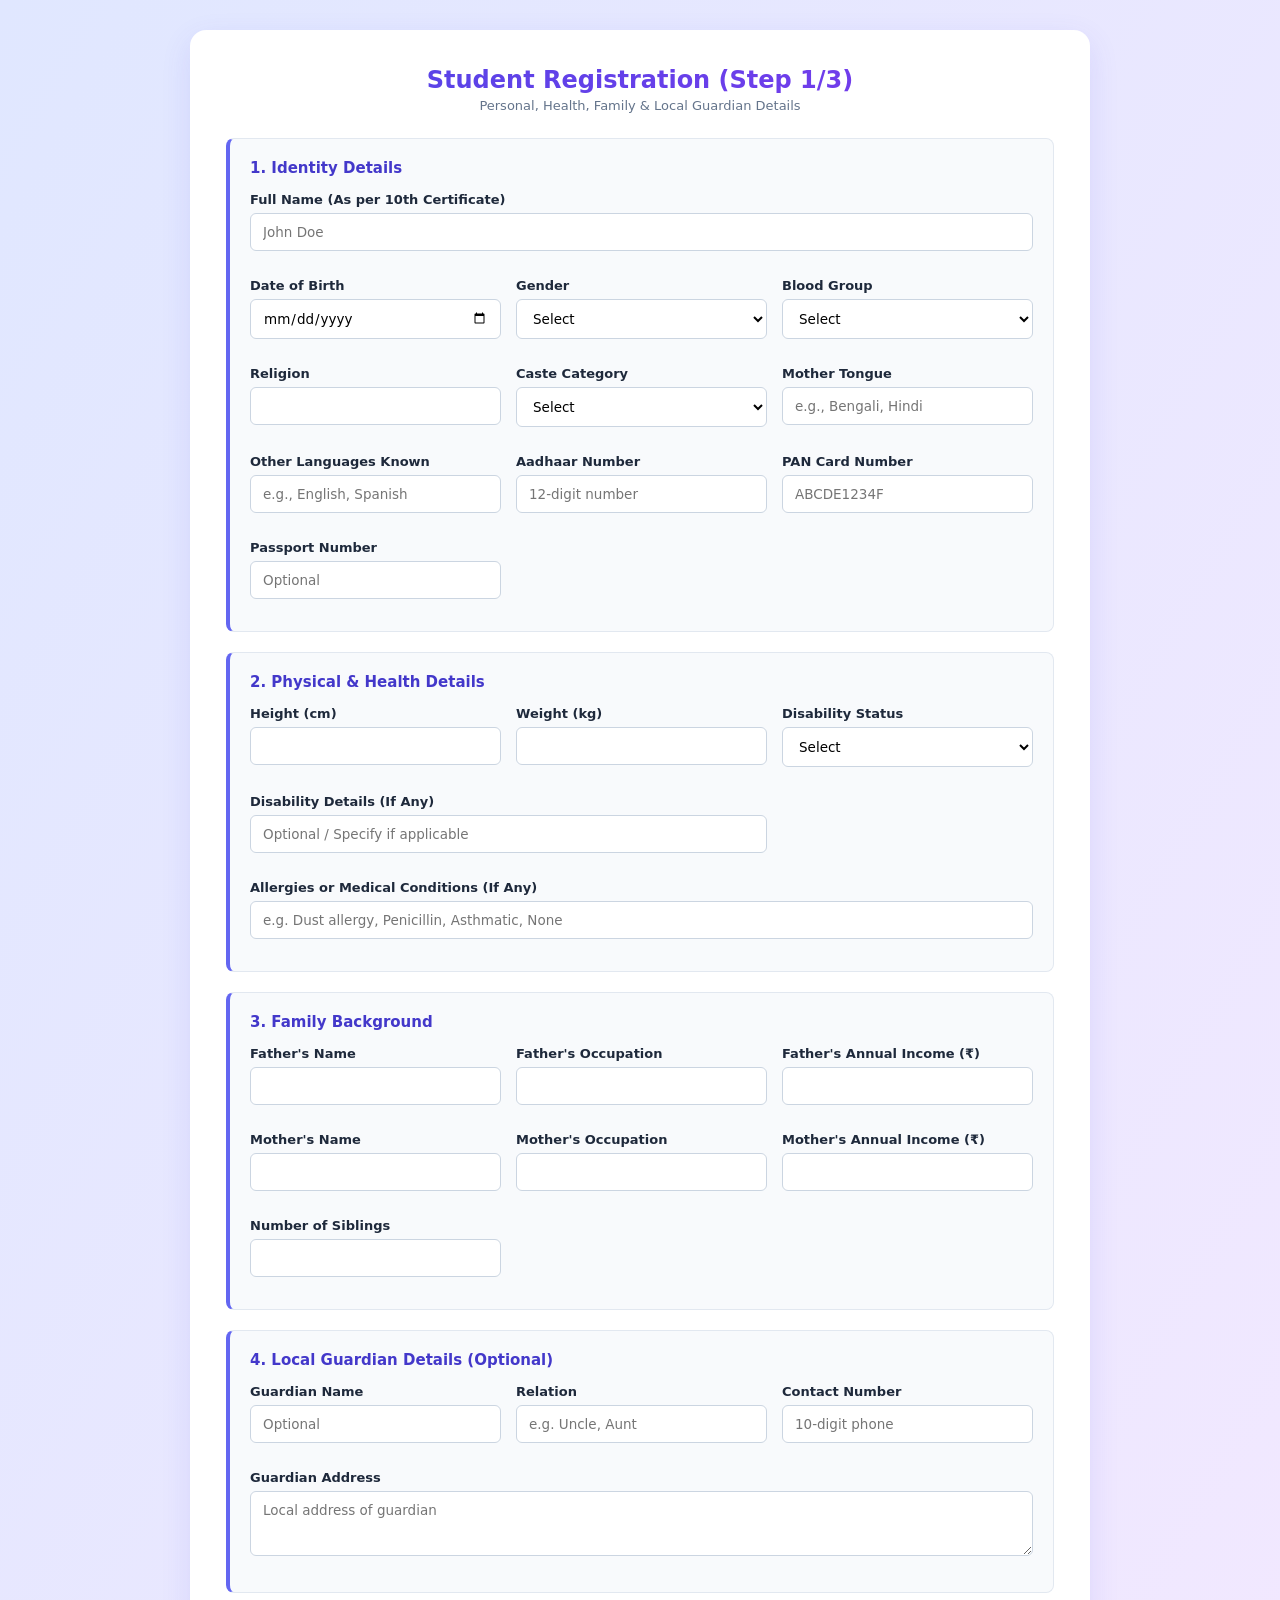
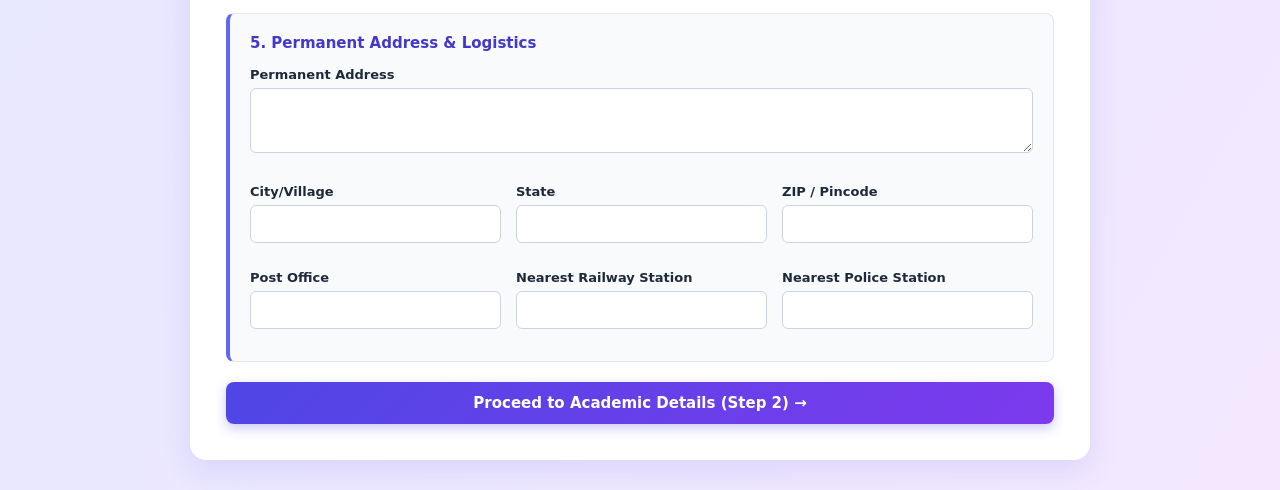
==== commit 3a938b79: "index.html" ====
--- a/index.html
+++ b/index.html
@@ -21,7 +21,7 @@
                 <div class="form-grid">
                     <div class="form-group full-width">
                         <label for="name">Full Name (As per 10th Certificate)</label>
-                        <input type="text" id="name" placeholder="" required>
+                        <input type="text" id="name" placeholder="John Doe" required>
                     </div>
                     <div class="form-group">
                         <label for="dob">Date of Birth</label>
@@ -74,7 +74,7 @@
                     </div>
                     <div class="form-group">
                         <label for="pan">PAN Card Number</label>
-                        <input type="text" id="pan" placeholder=""required>
+                        <input type="text" id="pan" placeholder="ABCDE1234F" required>
                     </div>
                     <div class="form-group">
                         <label for="passport">Passport Number</label>
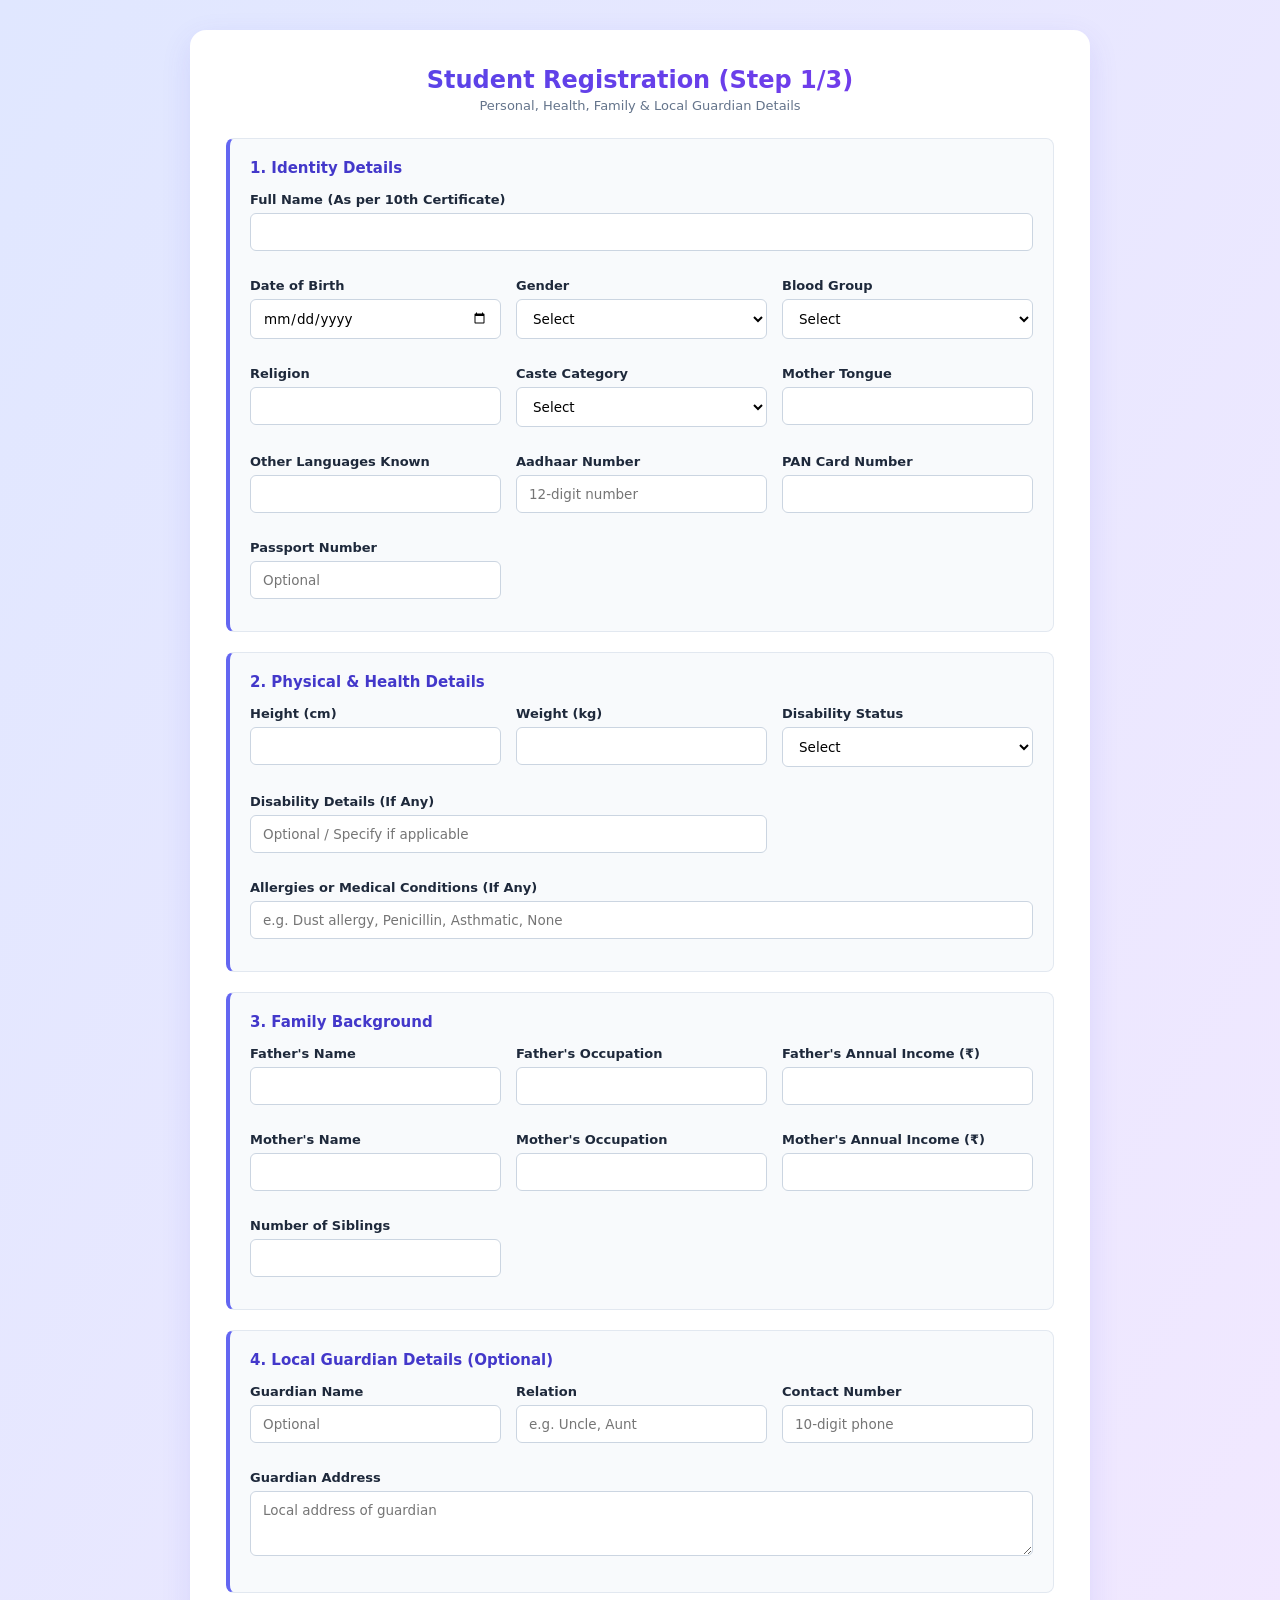
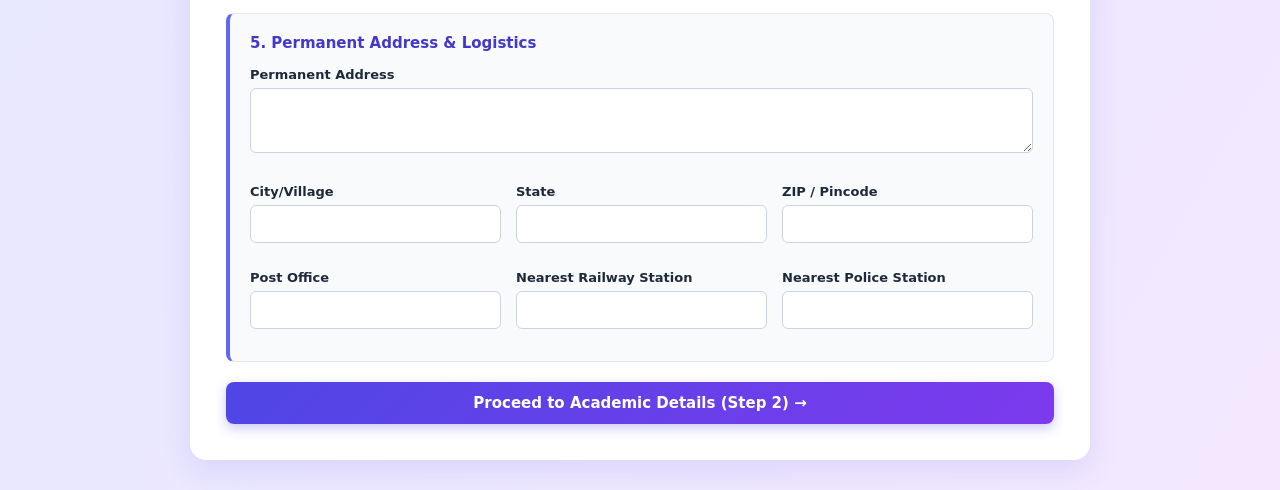
==== commit 3a7ab879: "index.html" ====
--- a/index.html
+++ b/index.html
@@ -21,7 +21,7 @@
                 <div class="form-grid">
                     <div class="form-group full-width">
                         <label for="name">Full Name (As per 10th Certificate)</label>
-                        <input type="text" id="name" placeholder="John Doe" required>
+                        <input type="text" id="name" placeholder="" required>
                     </div>
                     <div class="form-group">
                         <label for="dob">Date of Birth</label>
@@ -62,11 +62,11 @@
                     </div>
                     <div class="form-group">
                         <label for="language">Mother Tongue</label>
-                        <input type="text" id="language" placeholder="e.g., Bengali, Hindi" required>
+                        <input type="text" id="language" placeholder="" required>
                     </div>
                     <div class="form-group">
                         <label for="otherLanguages">Other Languages Known</label>
-                        <input type="text" id="otherLanguages" placeholder="e.g., English, Spanish">
+                        <input type="text" id="otherLanguages" placeholder="">
                     </div>
                     <div class="form-group">
                         <label for="aadhar">Aadhaar Number</label>
@@ -74,7 +74,7 @@
                     </div>
                     <div class="form-group">
                         <label for="pan">PAN Card Number</label>
-                        <input type="text" id="pan" placeholder="ABCDE1234F" required>
+                        <input type="text" id="pan" placeholder="" required>
                     </div>
                     <div class="form-group">
                         <label for="passport">Passport Number</label>
